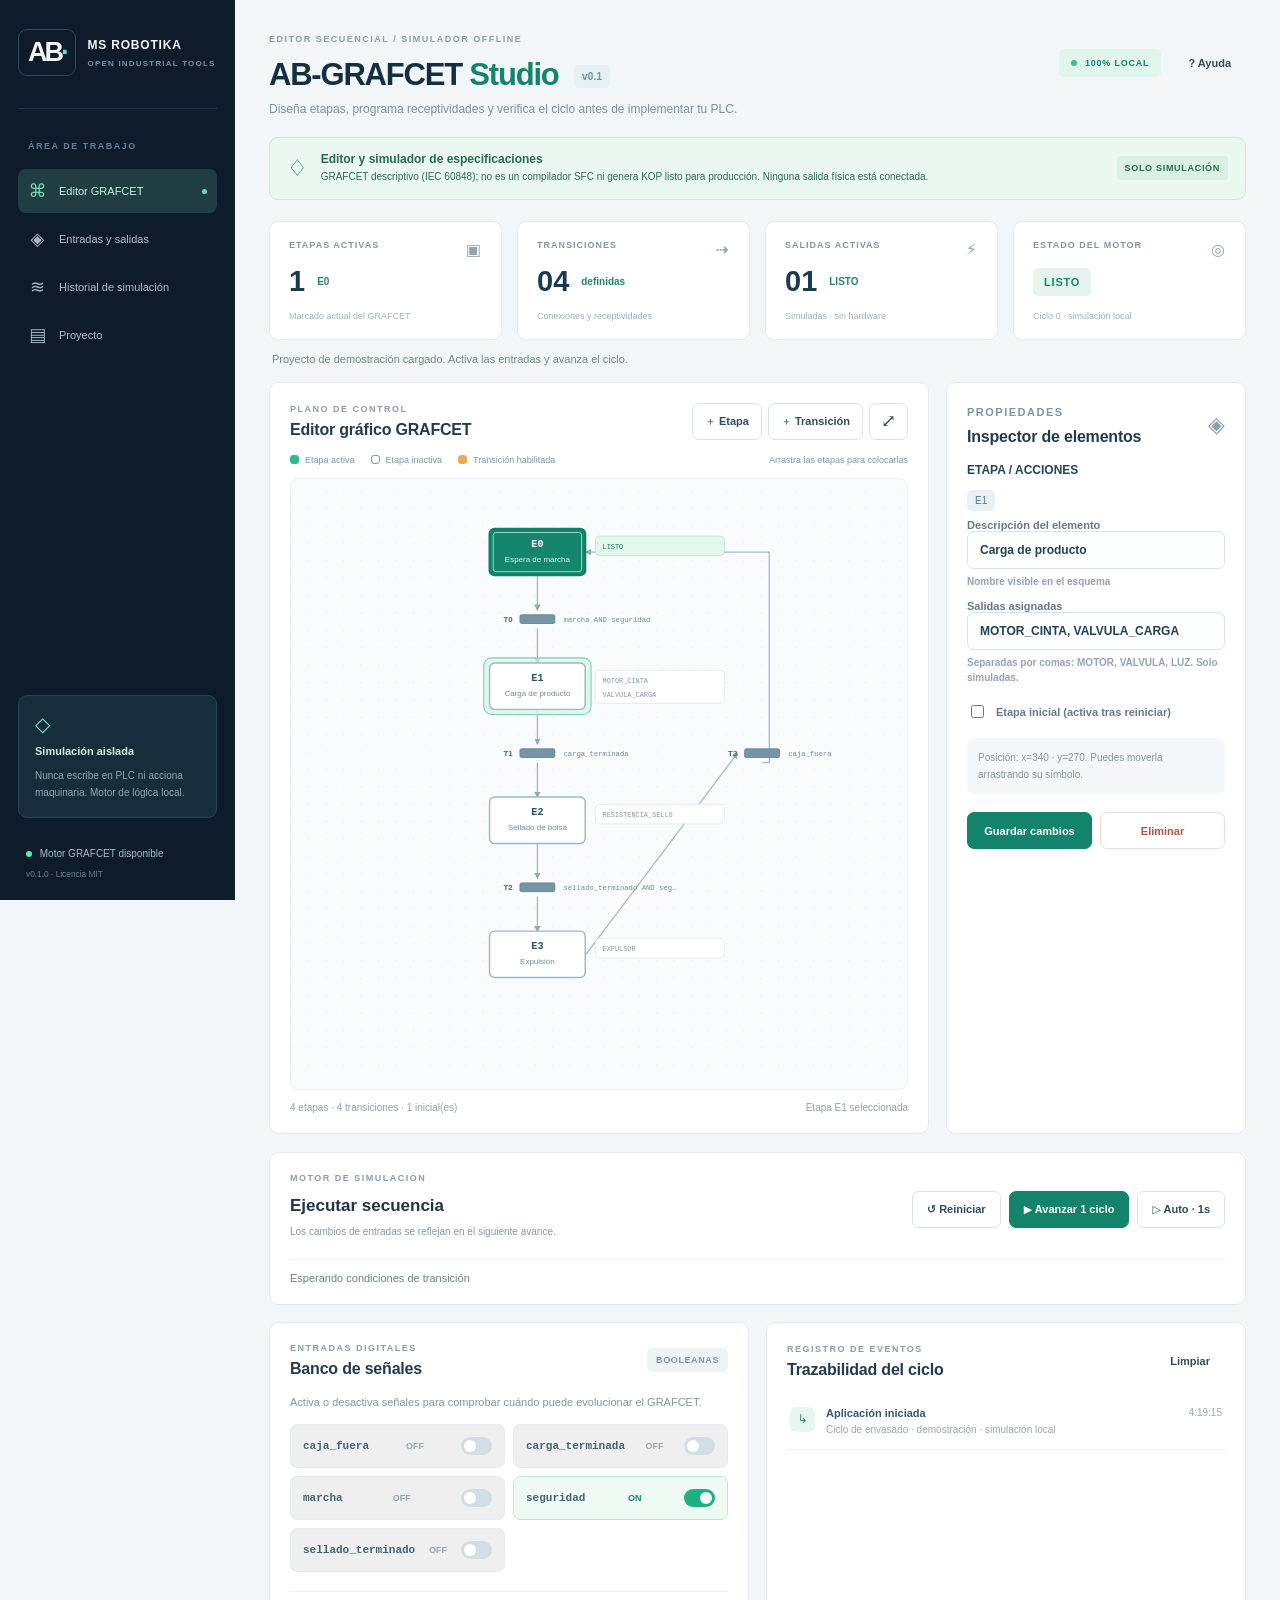
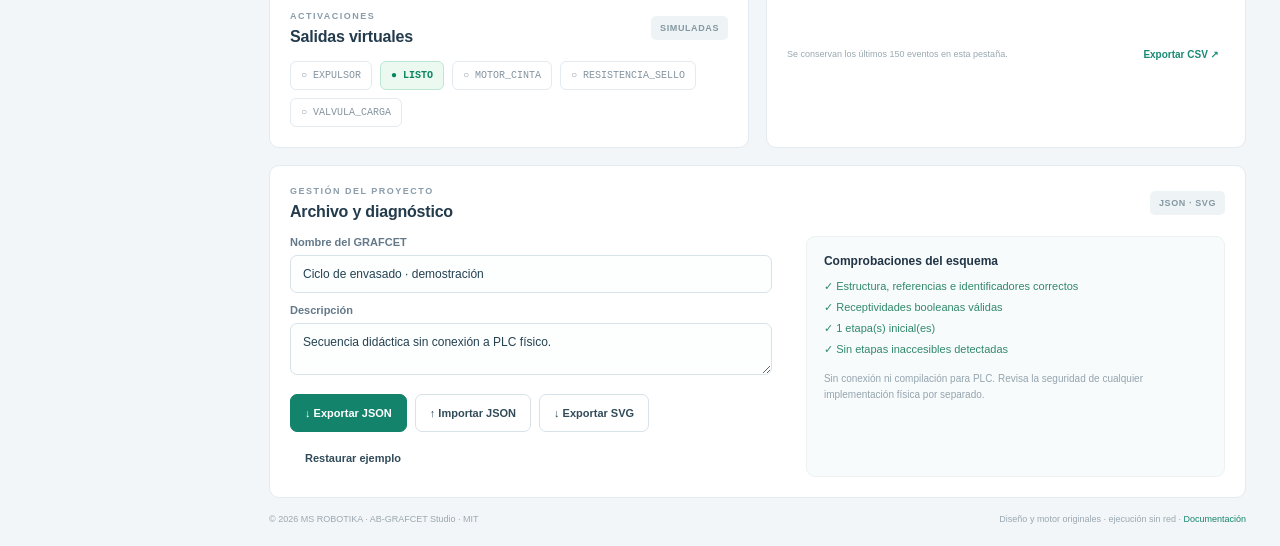
==== AB-GRAFCET-Studio-PORTABLE.html @ ea38bfe9 "feat: publish functional AB-GRAFCET Studio v0.1 editor, simulator and real screenshot CI" ====
<!doctype html>
<html lang="es"><head>
<meta charset="utf-8"><meta name="viewport" content="width=device-width,initial-scale=1">
<meta name="theme-color" content="#0d1724"><meta name="description" content="AB-GRAFCET Studio: editor, simulador y diagnóstico secuencial gratuito de MS ROBOTIKA.">
<title>AB-GRAFCET Studio · MS ROBOTIKA</title>
<style>/* SPDX-License-Identifier: MIT · Copyright (c) 2026 MS ROBOTIKA */
:root{font-family:Inter,'Segoe UI',Arial,system-ui,sans-serif;color:#213445;background:#f3f6f8;--navy:#0d1b2b;--mint:#137d69;--mint-light:#e7f6f0;--muted:#7c8e9d;--line:#e3eaf0;--white:#fff;font-synthesis:none}
*{box-sizing:border-box}html{scroll-behavior:smooth}body{margin:0}button,input,textarea{font:inherit}button{cursor:pointer}button:focus-visible,input:focus-visible,textarea:focus-visible,a:focus-visible,svg [tabindex]:focus-visible{outline:3px solid #41b4a1;outline-offset:3px}button:disabled{opacity:.5;cursor:not-allowed}a{color:inherit;text-decoration:none}input,textarea{color:#244252;width:100%;padding:11px 12px;border:1px solid #d7e2e9;background:#fdfefe;border-radius:7px;font-size:12px}textarea{resize:vertical}label{display:block;font-size:11px;font-weight:700;color:#63798a;margin:11px 0 7px}.shell{display:flex;min-height:100vh;align-items:stretch}.side{position:fixed;left:0;top:0;bottom:0;width:235px;background:var(--navy);color:#94aaba;padding:29px 18px 21px;display:flex;flex-direction:column;z-index:10}.brand{display:flex;align-items:center;gap:12px;color:#f2f8fa;font-size:12px;letter-spacing:.8px;font-weight:850;white-space:nowrap}.brand-icon{font-size:27px;letter-spacing:-3px;line-height:1;padding:9px;border:1px solid #334858;border-radius:9px}.brand-icon span{color:#67deb5}.brand small{display:block;color:#7792a5;font-size:8px;letter-spacing:1.2px;margin-top:7px}.side-divider{height:1px;background:#203547;margin:32px 0}.nav-caption,.eyebrow{font-weight:850;font-size:9px;letter-spacing:1.5px;color:#8a9cab;margin:0 0 13px}.nav-caption{color:#638098;margin:0 10px 14px}.nav{display:flex;align-items:center;gap:12px;padding:13px 10px;color:#b0bfcc;border-radius:8px;margin:4px 0;font-size:11px}.nav:hover{background:#1a3244}.nav.active{background:#203d44;color:#c4f8e6}.nav .ico{font-size:18px;line-height:1;color:#a1b6c5;width:19px;text-align:center}.nav.active .ico{color:#6addb7}.nav-dot{margin-left:auto;width:5px;height:5px;background:#67dfbb;border-radius:50%}.side-spacer{flex:1}.side-box{background:#182d3b;border:1px solid #294454;border-radius:9px;padding:16px;margin-bottom:30px}.side-box-icon{color:#76e9c5;font-size:20px;margin-bottom:9px}.side-box b{display:block;color:#d1eee3;font-size:11px}.side-box p{font-size:10px;line-height:1.7;margin-bottom:0;color:#8ea6b6}.side-foot{color:#a2bfbd;font-size:10px;padding:0 8px}.side-foot small{display:block;color:#698395;margin-top:10px}.good-dot{display:inline-block;width:6px;height:6px;background:#63e6b2;border-radius:50%;margin-right:5px}main{min-width:0;margin-left:235px;padding:34px 34px 22px;max-width:1600px;width:calc(100% - 235px)}.top{display:flex;justify-content:space-between;align-items:flex-start;gap:18px;margin-bottom:21px}h1{font-size:31px;margin:0;letter-spacing:-1.2px;font-weight:800;color:#142f40}h1 span{color:#12846b}h1 em{display:inline-block;vertical-align:middle;font-style:normal;font-size:10px;font-weight:850;letter-spacing:.2px;padding:6px 8px;border-radius:5px;background:#e5f0f3;color:#72919b;margin-left:8px}.subtitle{font-size:12px;color:#7d909e;margin:9px 0 0}.top-right{display:flex;align-items:center;gap:12px;margin-top:10px}.offline{color:#13826a;background:#e0f5ec;padding:9px 12px;font-size:9px;font-weight:850;border-radius:5px;white-space:nowrap;letter-spacing:.8px}.dot{display:inline-block;width:6px;height:6px;border-radius:50%;background:#39bf97;margin-right:5px}.button{background:white;border:1px solid #d7e2e9;border-radius:7px;padding:10px 14px;color:#314b59;font-size:11px;font-weight:750;white-space:nowrap;min-height:37px}.button:hover{background:#eef6f3}.button.primary{background:#14836c;border-color:#14836c;color:white}.button.primary:hover{background:#0c715d}.button.ghost,.button.subtle{background:transparent;border-color:transparent}.button.light{padding:9px 12px}.iconbutton{font-size:18px;line-height:1;padding:8px 11px}.safety{display:flex;gap:13px;align-items:center;background:#ebf7f1;border:1px solid #cee9da;border-radius:9px;padding:12px 17px;color:#246b51;margin-bottom:21px}.safety .shield{font-size:23px;color:#168c69}.safety>div{flex:1}.safety b{display:block;font-size:12px}.safety span{font-size:10px;line-height:1.6}.safety strong{font-size:9px;letter-spacing:.7px;background:#d9f0e3;border-radius:4px;padding:7px 8px}.metrics{display:grid;grid-template-columns:repeat(4,minmax(0,1fr));gap:15px}.metric{background:white;border:1px solid var(--line);border-radius:9px;padding:18px 19px 16px;min-width:0}.metric-label{font-size:9px;color:#8396a4;letter-spacing:1px;font-weight:850;display:flex;justify-content:space-between}.metric-glyph{color:#91a5b1;font-size:16px}.metric-row{display:flex;gap:12px;align-items:center;min-height:46px}.metric-row strong{font-size:29px;color:#1a3b4e;font-variant-numeric:tabular-nums}.metric-sub{font-size:10px;color:#25836d;font-weight:800;overflow:hidden;text-overflow:ellipsis;white-space:nowrap}.metric small{font-size:9px;color:#a0afb8}.metric-status{display:inline-block;background:#e6f4ed;color:#0e8765;border-radius:5px;padding:8px 11px;font-size:11px;font-weight:850;letter-spacing:.8px}.metric-status.error{color:#bc4545;background:#ffeee8}.notice{font-size:11px;min-height:42px;padding:13px 3px;color:#6a8b81}.notice.error{color:#be4d45}.panel{background:white;border:1px solid var(--line);border-radius:10px;min-width:0}.workbench{display:grid;grid-template-columns:minmax(0,1fr) 300px;gap:17px}.canvas-panel,.inspector,.io-panel,.history-panel,.control-panel,.project-panel{padding:20px}.section-head{display:flex;justify-content:space-between;align-items:center;gap:12px;margin-bottom:15px}.section-head .eyebrow{margin-bottom:7px}.section-head h2{font-size:16px;color:#243b4c;letter-spacing:-.2px;margin:0}.toolbar{display:flex;gap:6px;align-items:center}.diagram-hint{display:flex;gap:16px;align-items:center;flex-wrap:wrap;font-size:9px;color:#8195a2;margin-bottom:13px}.diagram-hint span{display:flex;align-items:center;gap:6px}.diagram-hint .drag-tip{margin-left:auto}.legend{width:9px;height:9px;border-radius:3px;display:inline-block;border:1px solid #8199a8}.active-legend{background:#34b88f;border-color:#34b88f}.transition-legend{background:#eca957;border-color:#eca957}.diagram-viewport{background:#f9fbfc;border:1px solid #ecf0f3;border-radius:8px;overflow:auto;min-height:600px}.diagram-viewport svg{width:100%;min-width:530px;height:610px;display:block;touch-action:pan-y}.diagram-viewport svg .stage,.diagram-viewport svg .transition{cursor:pointer}.diagram-viewport svg .stage:hover .stage-box,.diagram-viewport svg .transition:hover .transition-bar{stroke:#179a82!important;stroke-width:3}.diagram-viewport svg .stage:focus-visible .stage-box,.diagram-viewport svg .transition:focus-visible .transition-bar{stroke:#18a884;stroke-width:4}.canvas-footer{display:flex;justify-content:space-between;gap:10px;flex-wrap:wrap;padding-top:12px;color:#91a0ad;font-size:10px}.inspector{display:flex;flex-direction:column}.inspector-head{margin-bottom:4px}.inspector-icon{color:#85a3ae;font-size:22px}.inspector #inspector-content{flex:1}.inspector p{font-size:11px;line-height:1.7;color:#8194a2}.inspector .editable-title{font-size:12px;font-weight:800;color:#254457;margin:13px 0}.inspector .field-hint{display:block;color:#92a4b0;font-size:10px;line-height:1.5;margin-top:5px}.inspector .checkbox-line{display:flex;align-items:center;gap:9px;font-size:11px;margin:17px 0}.inspector .checkbox-line input{width:auto;accent-color:#13856d}.inspector .edit-actions{display:flex;gap:8px;margin-top:18px;flex-wrap:wrap}.inspector .edit-actions button{flex:1}.inspector .delete{border-color:#f1dad6;color:#b45243}.inspector .badge-id{font-size:10px;background:#e7f1f5;color:#547b8c;border-radius:5px;padding:5px 8px}.inspector .list-note{font-size:10px;background:#f5f8fa;border-radius:7px;padding:11px;margin-top:16px}.control-panel{margin-top:18px}.control-heading{display:flex;justify-content:space-between;align-items:center;gap:20px}.control-heading h2{font-size:17px;margin:0}.control-heading p:last-child{font-size:10px;color:#8797a2}.sim-actions{display:flex;gap:8px;flex-wrap:wrap}.sim-message{margin-top:12px;border-top:1px solid #ebf0f3;padding-top:12px;font-size:11px;color:#698478}.sim-message.warn{color:#bd5b45}.bottom-grid{display:grid;grid-template-columns:1fr 1fr;gap:17px;margin-top:17px}.hint{font-size:11px;line-height:1.65;color:#8396a3;margin:0 0 13px}.input-list{display:grid;grid-template-columns:1fr 1fr;gap:8px}.signal-row{border:1px solid #e4ecf1;border-radius:7px;padding:12px;display:flex;justify-content:space-between;align-items:center;gap:6px;cursor:pointer}.signal-label{font-size:11px;color:#436173;font-family:Consolas,monospace;font-weight:650;word-break:break-word}.signal-row .state{font-size:9px;color:#93a6af;font-weight:850}.signal-row.on{background:#f0faf5;border-color:#b8e9d7}.signal-row.on .state{color:#0b8c6d}.switch{width:31px;height:18px;background:#d1dee5;border-radius:14px;position:relative;flex-shrink:0}.switch::after{content:'';position:absolute;top:3px;left:3px;height:12px;width:12px;background:white;border-radius:50%;transition:transform .15s}.signal-row.on .switch{background:#1eaf82}.signal-row.on .switch::after{transform:translateX(13px)}.section-line{height:1px;background:#edf1f4;margin:19px 0}.soft-tag{font-size:9px;font-weight:750;letter-spacing:.6px;background:#eef4f6;color:#8497a2;border-radius:5px;padding:7px 9px}.output-list{display:flex;flex-wrap:wrap;gap:8px;min-height:36px}.output{font-size:10px;font-family:Consolas,monospace;padding:8px 10px;border-radius:6px;border:1px solid #e3eaf0;color:#8494a0}.output.on{color:#098460;border-color:#bde7d5;background:#ebf9f1;font-weight:750}.history-list{height:240px;overflow:auto}.event{display:flex;gap:11px;padding:12px 3px;border-bottom:1px solid #edf1f3}.event .event-icon{width:25px;height:25px;border-radius:6px;background:#e9f5f0;color:#139573;display:grid;place-items:center;font-size:12px;flex-shrink:0}.event.warning .event-icon{background:#fff0e6;color:#bd6840}.event-main{flex:1;min-width:0}.event-main strong{font-size:11px;font-weight:700;color:#34596b;display:block}.event-main small{font-size:10px;color:#96a6ae;display:block;margin-top:4px;line-height:1.4}.event time{font-size:10px;color:#99a9b2;white-space:nowrap}.history-footer{display:flex;justify-content:space-between;gap:10px;align-items:center;padding-top:13px;color:#98a8b0;font-size:9px}.text-btn{border:0;background:none;color:#198974;font-size:10px;font-weight:800}.project-panel{margin-top:17px}.project-grid{display:grid;grid-template-columns:1.15fr 1fr;gap:34px}.project-form label:first-child{margin-top:0}.file-actions{display:flex;gap:8px;flex-wrap:wrap;margin-top:15px}.file-label{display:inline-block;margin:0;line-height:16px}.file-label input{display:none}.diagnostic{background:#f8fbfc;padding:17px;border:1px solid #edf1f4;border-radius:9px}.diagnostic h3{font-size:12px;margin:0 0 12px}.diagnostic .check{font-size:11px;color:#308969;margin:8px 0}.diagnostic .issue{color:#a46d38;font-size:11px;margin:8px 0;line-height:1.55}.diagnostic p{font-size:10px;color:#94a4ae;line-height:1.6;margin-top:15px}footer{display:flex;justify-content:space-between;flex-wrap:wrap;gap:9px;margin-top:16px;font-size:9px;color:#99a7b1}footer a{color:#17856f}.dialog-backdrop{position:fixed;inset:0;background:#101e2ab0;z-index:20;display:grid;place-items:center;padding:18px}.dialog-backdrop[hidden]{display:none}.dialog{width:min(580px,100%);background:white;color:#284352;border-radius:12px;padding:25px;box-shadow:0 16px 65px #0003}.dialog p{font-size:12px;line-height:1.7;color:#597482}.dialog code{background:#eef5f4;padding:1px 4px;border-radius:3px}.empty{font-size:11px;color:#a2b1ba;padding:15px}.error-box{background:#fceeea;color:#af5447;border-radius:6px;padding:10px;font-size:11px}
@media(min-width:1450px){main{padding:38px 42px}}
@media(max-width:1190px){.side{width:197px;padding:23px 12px}main{width:calc(100% - 197px);margin-left:197px;padding:26px 21px}.workbench{grid-template-columns:minmax(0,1fr) 260px}.metric{padding:14px}.toolbar{flex-wrap:wrap;justify-content:end}}
@media(max-width:980px){.side{position:relative;width:100%;padding:15px 20px;flex-direction:row;gap:15px;align-items:center}.shell{display:block}.side-divider,.nav-caption,.side-spacer,.side-box,.side-foot{display:none}.side nav{display:flex;overflow:auto;gap:4px}.side .nav{margin:0;padding:10px 9px;white-space:nowrap}.side .nav .ico{display:none}.side .brand{flex-shrink:0}main{width:100%;margin:0;padding:24px 22px}.workbench{grid-template-columns:1fr 270px}}
@media(max-width:740px){.side{display:block;padding:13px 14px}.side nav{margin-top:13px}.side .brand{font-size:10px}.top{flex-direction:column}.top-right{margin:0}.metrics{grid-template-columns:repeat(2,minmax(0,1fr));gap:9px}.workbench,.bottom-grid,.project-grid{grid-template-columns:1fr}.diagram-viewport{min-height:500px}.diagram-viewport svg{height:500px}.control-heading{flex-direction:column;align-items:start}.sim-actions{width:100%}.sim-actions button{flex:1}.safety strong{display:none}.inspector{min-height:250px}.toolbar{gap:4px}.canvas-panel,.inspector,.io-panel,.history-panel,.control-panel,.project-panel{padding:16px}main{padding:21px 13px}.section-head h2{font-size:15px}h1{font-size:27px}}
@media(max-width:430px){.input-list{grid-template-columns:1fr}.toolbar .button{font-size:10px;padding:8px}.metrics{gap:7px}.metric{padding:12px}.metric-row strong{font-size:25px}.metric-label{font-size:8px}.diagram-hint .drag-tip{display:none}.safety{padding:11px}.sim-actions button{font-size:10px;padding:8px 9px}.file-actions .button{flex:1}}
</style>
</head><body>
<div class="shell">
<aside class="side">
  <div class="brand"><div class="brand-icon">AB<span>·</span></div><div>MS ROBOTIKA<small>OPEN INDUSTRIAL TOOLS</small></div></div>
  <div class="side-divider"></div>
  <p class="nav-caption">ÁREA DE TRABAJO</p>
  <nav aria-label="Navegación principal">
  <a class="nav active" href="#editor"><span class="ico">⌘</span> Editor GRAFCET <span class="nav-dot"></span></a>
  <a class="nav" href="#signals"><span class="ico">◈</span> Entradas y salidas</a>
  <a class="nav" href="#events"><span class="ico">≋</span> Historial de simulación</a>
  <a class="nav" href="#project-info"><span class="ico">▤</span> Proyecto</a>
  </nav>
  <div class="side-spacer"></div><div class="side-box"><div class="side-box-icon">◇</div><b>Simulación aislada</b><p>Nunca escribe en PLC ni acciona maquinaria. Motor de lógica local.</p></div>
  <div class="side-foot"><span class="good-dot"></span> Motor GRAFCET disponible <small>v0.1.0 · Licencia MIT</small></div>
</aside>
<main>
<header class="top"><div><p class="eyebrow">EDITOR SECUENCIAL / SIMULADOR OFFLINE</p><h1>AB-GRAFCET <span>Studio</span> <em>v0.1</em></h1><p class="subtitle">Diseña etapas, programa receptividades y verifica el ciclo antes de implementar tu PLC.</p></div><div class="top-right"><span class="offline"><span class="dot"></span> 100% LOCAL</span><button id="help" class="button ghost" type="button">? Ayuda</button></div></header>
<div class="safety"><span class="shield">♢</span><div><b>Editor y simulador de especificaciones</b><span>GRAFCET descriptivo (IEC 60848); no es un compilador SFC ni genera KOP listo para producción. Ninguna salida física está conectada.</span></div><strong>SOLO SIMULACIÓN</strong></div>
<section class="metrics" aria-label="Estado de simulación">
  <div class="metric"><div class="metric-label">ETAPAS ACTIVAS <span class="metric-glyph">▣</span></div><div class="metric-row"><strong id="metric-active">1</strong><span class="metric-sub" id="active-label">E0</span></div><small>Marcado actual del GRAFCET</small></div>
  <div class="metric"><div class="metric-label">TRANSICIONES <span class="metric-glyph">⇢</span></div><div class="metric-row"><strong id="metric-transitions">04</strong><span class="metric-sub">definidas</span></div><small>Conexiones y receptividades</small></div>
  <div class="metric"><div class="metric-label">SALIDAS ACTIVAS <span class="metric-glyph">⚡</span></div><div class="metric-row"><strong id="metric-outputs">01</strong><span class="metric-sub" id="output-label">LISTO</span></div><small>Simuladas · sin hardware</small></div>
  <div class="metric"><div class="metric-label">ESTADO DEL MOTOR <span class="metric-glyph">◎</span></div><div class="metric-row"><span id="metric-status" class="metric-status">LISTO</span></div><small id="metric-cycles">Ciclo 0 · preparado</small></div>
</section>
<div id="notice" class="notice" role="status" aria-live="polite">Proyecto de demostración cargado. Activa las entradas y avanza el ciclo.</div>
<section id="editor" class="workbench">
  <div class="canvas-panel panel"><div class="section-head"><div><p class="eyebrow">PLANO DE CONTROL</p><h2>Editor gráfico GRAFCET</h2></div><div class="toolbar"><button id="add-stage" class="button light" type="button">＋ Etapa</button><button id="add-transition" class="button light" type="button">＋ Transición</button><button id="fit" class="button iconbutton" title="Encajar esquema" type="button">⤢</button></div></div>
    <div class="diagram-hint"><span><i class="legend active-legend"></i> Etapa activa</span><span><i class="legend inactive-legend"></i> Etapa inactiva</span><span><i class="legend transition-legend"></i> Transición habilitada</span><span class="drag-tip">Arrastra las etapas para colocarlas</span></div>
    <div class="diagram-viewport" id="diagram-viewport"><svg id="diagram" role="img" aria-label="Editor gráfico interactivo de etapas y transiciones del GRAFCET" viewBox="0 0 850 835" xmlns="http://www.w3.org/2000/svg"><text x="425" y="410" text-anchor="middle">Cargando editor…</text></svg></div>
    <div class="canvas-footer"><span id="diagram-details">4 etapas · 4 transiciones</span><span id="select-info">Selecciona un símbolo para editarlo</span></div>
  </div>
  <aside class="inspector panel"><div class="section-head inspector-head"><div><p class="eyebrow">PROPIEDADES</p><h2>Inspector de elementos</h2></div><span class="inspector-icon">◈</span></div><div id="inspector-content"><p>Selecciona una etapa o una transición en el esquema.</p></div></aside>
</section>
<section class="control-panel panel" aria-label="Controles del simulador"><div class="control-heading"><div><p class="eyebrow">MOTOR DE SIMULACIÓN</p><h2>Ejecutar secuencia</h2><p>Los cambios de entradas se reflejan en el siguiente avance.</p></div><div class="sim-actions"><button id="reset" class="button" type="button">↺ Reiniciar</button><button id="step" class="button primary" type="button">▶ Avanzar 1 ciclo</button><button id="run" class="button" type="button">▷ Auto · 1s</button></div></div><div id="sim-message" class="sim-message">Esperando condiciones de transición</div></section>
<section class="bottom-grid"><div class="panel io-panel" id="signals"><div class="section-head"><div><p class="eyebrow">ENTRADAS DIGITALES</p><h2>Banco de señales</h2></div><span class="soft-tag">BOOLEANAS</span></div><p class="hint">Activa o desactiva señales para comprobar cuándo puede evolucionar el GRAFCET.</p><div id="inputs" class="input-list"></div><div class="section-line"></div><div class="section-head"><div><p class="eyebrow">ACTIVACIONES</p><h2>Salidas virtuales</h2></div><span class="soft-tag">SIMULADAS</span></div><div id="outputs" class="output-list"></div></div>
<div class="panel history-panel" id="events"><div class="section-head"><div><p class="eyebrow">REGISTRO DE EVENTOS</p><h2>Trazabilidad del ciclo</h2></div><button id="clear-log" class="button subtle" type="button">Limpiar</button></div><div id="history" class="history-list"></div><div class="history-footer"><span>Se conservan los últimos 150 eventos en esta pestaña.</span><button id="export-log" class="text-btn" type="button">Exportar CSV ↗</button></div></div>
</section>
<section id="project-info" class="project-panel panel"><div class="section-head"><div><p class="eyebrow">GESTIÓN DEL PROYECTO</p><h2>Archivo y diagnóstico</h2></div><span class="soft-tag">JSON · SVG</span></div><div class="project-grid"><div class="project-form"><label for="project-name">Nombre del GRAFCET</label><input id="project-name" maxlength="90"><label for="project-desc">Descripción</label><textarea id="project-desc" rows="2" maxlength="300"></textarea><div class="file-actions"><button id="save-project" class="button primary" type="button">↓ Exportar JSON</button><label class="button file-label" for="import-project">↑ Importar JSON<input type="file" id="import-project" accept=".json,application/json"></label><button id="export-svg" class="button" type="button">↓ Exportar SVG</button><button id="load-demo" class="button subtle" type="button">Restaurar ejemplo</button></div></div><div class="diagnostic"><h3>Comprobaciones del esquema</h3><div id="diagnostic-list"></div><p>Sin conexión ni compilación para PLC. Revisa la seguridad de cualquier implementación física por separado.</p></div></div></section>
<footer><span>© 2026 MS ROBOTIKA · AB-GRAFCET Studio · MIT</span><span>Diseño y motor originales · ejecución sin red · <a href="README.md">Documentación</a></span></footer>
</main></div>
<div class="dialog-backdrop" id="help-dialog" hidden><div class="dialog" role="dialog" aria-modal="true" aria-labelledby="help-title"><div class="section-head"><h2 id="help-title">Guía rápida de AB-GRAFCET</h2><button id="close-help" class="button" type="button">✕</button></div><p><b>Etapa:</b> representa una situación activa; sus acciones son salidas virtuales. <b>Transición:</b> se dispara si todas las etapas precedentes están activas y su receptividad es verdadera.</p><p><b>Expresiones:</b> utiliza <code>marcha AND seguridad</code>, <code>sensor OR manual</code>, <code>NOT averia</code>, paréntesis y constantes <code>1</code>/<code>0</code>. Se admiten <code>&amp;&amp;</code>, <code>||</code> y <code>!</code>. No se evalúa JavaScript ni se comunica con equipos reales.</p><p><b>Divergencias:</b> dos transiciones simultáneas que consumen la misma etapa se consideran un conflicto de exclusividad y la simulación se bloquea. Las transiciones independientes se disparan juntas. Se puede crear sincronización Y usando varios orígenes y destinos.</p><p>El motor aplica <b>un paso de evolución por pulsación o intervalo</b>, sin cadenas automáticas de transición en tiempo cero. Funciona como simulador didáctico parcial de GRAFCET, no como sustituto conforme de IEC 60848.</p></div></div>
<script>
/* SPDX-License-Identifier: MIT · Copyright (c) 2026 MS ROBOTIKA
   Motor de simulación GRAFCET educativo; no genera código PLC ejecutable. */
(function (root, factory) {
  const engine = factory();
  if (typeof module === 'object' && module.exports) module.exports = engine;
  root.ABGrafcet = engine;
})(typeof globalThis !== 'undefined' ? globalThis : this, function () {
  'use strict';
  const VERSION = 1;
  const ident = /^[A-Za-z_][A-Za-z0-9_]*$/;
  const stageId = /^[A-Z][A-Z0-9_]*$/;
  const MAX_STAGES = 40, MAX_TRANSITIONS = 80;
  const tokensOf = expr => {
    if (typeof expr !== 'string' || expr.length > 256) throw Error('La receptividad debe tener entre 1 y 256 caracteres.');
    const tokens = []; let i = 0;
    while (i < expr.length) {
      if (/\s/.test(expr[i])) { i++; continue; }
      const v = expr.slice(i).match(/^(\&\&|\|\||[()!&|]|[A-Za-z_][A-Za-z0-9_]*|[01])/);
      if (!v) throw Error(`Carácter inválido en la receptividad: ${expr[i]}`);
      let t = v[0]; i += t.length;
      if (t === '&&' || t === '&') t = 'AND';
      if (t === '||' || t === '|') t = 'OR';
      if (t === '!') t = 'NOT';
      if (/^(AND|OR|NOT|TRUE|FALSE)$/i.test(t)) t = t.toUpperCase();
      tokens.push(t);
      if (tokens.length > 100) throw Error('Receptividad demasiado compleja.');
    }
    if (!tokens.length) throw Error('La receptividad no puede estar vacía.');
    return tokens;
  };
  const parseCondition = expression => {
    const tok = tokensOf(expression); let i = 0;
    function primary() {
      const x = tok[i++];
      if (x === undefined) throw Error('Falta operando en la receptividad.');
      if (x === 'NOT') return {op:'not',child:primary()};
      if (x === '(') { const n = orExpr(); if (tok[i++] !== ')') throw Error('Paréntesis sin cerrar.'); return n; }
      if (x === '1' || x === 'TRUE') return {op:'const',v:true};
      if (x === '0' || x === 'FALSE') return {op:'const',v:false};
      if (ident.test(x) && !['AND','OR','NOT'].includes(x)) return {op:'var',key:x};
      throw Error('Token inesperado: '+x);
    }
    function andExpr() {let left=primary();while(tok[i]==='AND'){i++;left={op:'and',left,right:primary()};}return left;}
    function orExpr() {let left=andExpr();while(tok[i]==='OR'){i++;left={op:'or',left,right:andExpr()};}return left;}
    const result=orExpr();if(i!==tok.length)throw Error('Receptividad mal formada cerca de '+tok[i]);return result;
  };
  const variables = ast => {
    const set=new Set();
    function visit(n){if(n.op==='var')set.add(n.key);else if(n.op==='not')visit(n.child);else if(n.op==='and'||n.op==='or'){visit(n.left);visit(n.right);}}
    visit(ast);return [...set];
  };
  function evalCondition(ast, inputs) {
    switch(ast.op){
      case 'var':return inputs[ast.key] === true;
      case 'const':return ast.v;
      case 'not':return !evalCondition(ast.child,inputs);
      case 'and':return evalCondition(ast.left,inputs)&&evalCondition(ast.right,inputs);
      case 'or':return evalCondition(ast.left,inputs)||evalCondition(ast.right,inputs);
      default:throw Error('Nodo de expresión inválido');
    }
  }
  const parseNames = text => [...new Set(String(text||'').split(',').map(s=>s.trim()).filter(Boolean))];
  const collectInputs = model => {
    const next={};
    for(const transition of model.transitions) for(const name of variables(parseCondition(transition.condition)))
      next[name]=model.inputs && model.inputs[name]===true;
    return next;
  };
  function validateModel(model) {
    if(!model || typeof model!=='object'||Array.isArray(model) ||model.schema!==VERSION)throw Error('Proyecto GRAFCET incompatible (esquema 1).');
    if(typeof model.name!=='string'||!model.name.trim()||model.name.length>90)throw Error('El nombre del proyecto no es válido.');
    if(!Array.isArray(model.stages)||!model.stages.length||model.stages.length>MAX_STAGES)throw Error('Se requieren de 1 a 40 etapas.');
    if(!Array.isArray(model.transitions)||model.transitions.length>MAX_TRANSITIONS)throw Error('Máximo 80 transiciones.');
    const ids=new Set();let initial=0;
    for(const s of model.stages){
      if(!s||typeof s.id!=='string'||!stageId.test(s.id)||ids.has(s.id))throw Error('Identificador de etapa duplicado o inválido.');ids.add(s.id);
      if(typeof s.name!=='string'||s.name.length>100)throw Error('Nombre de etapa inválido en '+s.id);
      if(typeof s.initial!=='boolean')throw Error('Estado inicial inválido en '+s.id);
      if(s.initial)initial++;
      if(!Number.isFinite(s.x)||!Number.isFinite(s.y)||s.x<40||s.x>1900||s.y<40||s.y>2800)throw Error('Coordenadas de etapa inválidas.');
      if(!Array.isArray(s.actions)||s.actions.length>15||s.actions.some(a=>typeof a!=='string'||!stageId.test(a)))throw Error('Salidas inválidas en '+s.id);
    }
    if(!initial)throw Error('El proyecto requiere alguna etapa inicial.');
    const tids=new Set();const iMap=model.inputs;
    if(!iMap||typeof iMap!=='object'||Array.isArray(iMap)||Object.keys(iMap).length>60)throw Error('Entradas digitales inválidas.');
    for(const [name,value] of Object.entries(iMap))if(!ident.test(name)||typeof value!=='boolean')throw Error('Entrada inválida: '+name);
    for(const t of model.transitions){
      if(!t||typeof t.id!=='string'||!stageId.test(t.id)||tids.has(t.id))throw Error('Identificador de transición duplicado o inválido.');tids.add(t.id);
      if(typeof t.name!=='string'||t.name.length>100)throw Error('Nombre de transición inválido.');
      for(const key of ['from','to']){
        const refs=t[key];if(!Array.isArray(refs)||!refs.length||refs.length>15||new Set(refs).size!==refs.length||refs.some(id=>!ids.has(id)))throw Error('Etapas '+key+' inválidas en '+t.id);
      }
      const ast=parseCondition(t.condition);
      for(const v of variables(ast))if(!Object.prototype.hasOwnProperty.call(iMap,v))throw Error('Entrada no declarada: '+v+' en '+t.id);
    }
    return true;
  }
  const outputState = (model,active) => [...new Set(model.stages.filter(s=>active.includes(s.id)).flatMap(s=>s.actions))].sort();
  const initialState = model => {validateModel(model);const active=model.stages.filter(s=>s.initial).map(s=>s.id);return {active,outputs:outputState(model,active),cycle:0,last:[],conflict:[],status:'ready'};};
  function preview(model,state) {
    validateModel(model);const current=new Set(state.active);
    return model.transitions.map(t=>({id:t.id,
      structural:t.from.every(s=>current.has(s)),
      receptivity:evalCondition(parseCondition(t.condition),model.inputs),
      enabled:t.from.every(s=>current.has(s)) && evalCondition(parseCondition(t.condition),model.inputs)}));
  }
  function advance(model,state){
    const entries=preview(model,state);const enabled=entries.filter(e=>e.enabled).map(e=>e.id);
    if(!enabled.length)return {...state,last:[],conflict:[],status:'waiting',cycle:state.cycle+1};
    const selected=model.transitions.filter(t=>enabled.includes(t.id));
    // La divergencia O debe excluir condiciones mutuamente activas. No se elige
    // arbitrariamente una rama para evitar una simulación engañosa.
    const consumed=new Set(),conflict=new Set();
    for(const t of selected)for(const id of t.from){if(consumed.has(id)){for(const other of selected.filter(x=>x.from.includes(id)))conflict.add(other.id);}consumed.add(id);}
    if(conflict.size)return {...state,last:[],conflict:[...conflict],status:'conflict',cycle:state.cycle+1};
    const next=new Set(state.active);for(const t of selected)for(const id of t.from)next.delete(id);
    for(const t of selected)for(const id of t.to)next.add(id);
    const active=model.stages.filter(s=>next.has(s.id)).map(s=>s.id);
    return {active,outputs:outputState(model,active),cycle:state.cycle+1,last:enabled,conflict:[],status:'fired'};
  }
  function diagnostics(model){
    validateModel(model);const found=new Set(model.stages.filter(s=>s.initial).map(s=>s.id));let changed=true;
    while(changed){changed=false;for(const t of model.transitions)if(t.from.every(id=>found.has(id))){for(const id of t.to)if(!found.has(id)){found.add(id);changed=true;}}}
    const issues=[];for(const s of model.stages)if(!found.has(s.id))issues.push(`Etapa ${s.id} inaccesible desde el estado inicial (análisis estructural).`);
    for(const s of model.stages)if(!model.transitions.some(t=>t.from.includes(s.id)))issues.push(`${s.id} no tiene transición de salida.`);
    return issues;
  }
  const sample = () => ({
    schema:1,name:'Ciclo de envasado · demostración',description:'Secuencia didáctica sin conexión a PLC físico.',
    stages:[
      {id:'E0',name:'Espera de marcha',actions:['LISTO'],initial:true,x:340,y:85},
      {id:'E1',name:'Carga de producto',actions:['MOTOR_CINTA','VALVULA_CARGA'],initial:false,x:340,y:270},
      {id:'E2',name:'Sellado de bolsa',actions:['RESISTENCIA_SELLO'],initial:false,x:340,y:455},
      {id:'E3',name:'Expulsión',actions:['EXPULSOR'],initial:false,x:340,y:640}
    ],
    transitions:[
      {id:'T0',name:'Arranque autorizado',from:['E0'],to:['E1'],condition:'marcha AND seguridad'},
      {id:'T1',name:'Carga completada',from:['E1'],to:['E2'],condition:'carga_terminada'},
      {id:'T2',name:'Fin de sellado',from:['E2'],to:['E3'],condition:'sellado_terminado AND seguridad'},
      {id:'T3',name:'Caja retirada',from:['E3'],to:['E0'],condition:'caja_fuera'}
    ],
    inputs:{marcha:false,seguridad:true,carga_terminada:false,sellado_terminado:false,caja_fuera:false}
  });
  return Object.freeze({VERSION,parseCondition,variables,evalCondition,parseNames,collectInputs,validateModel,outputState,initialState,preview,advance,diagnostics,sample});
});

</script><script>
/* SPDX-License-Identifier: MIT · Copyright (c) 2026 MS ROBOTIKA
   Editor interactivo GRAFCET, representación SVG y simulación local. */
(() => {
'use strict';
const E=window.ABGrafcet, $=id=>document.getElementById(id), S='http://www.w3.org/2000/svg';
const PROJECT_KEY='ab-grafcet-studio-project-v1';
let model=E.sample(),state=E.initialState(model),chosen={type:'stage',id:'E1'},events=[],timer=null,drag=null;
const stamp=()=>new Date().toLocaleTimeString('es-ES',{hour12:false});
function notify(message,kind='info'){$('notice').textContent=message;$('notice').classList.toggle('error',kind==='error');}
function log(message,kind='info',detail=''){
  events.unshift({date:new Date().toISOString(),time:stamp(),message,kind,detail});events=events.slice(0,150);renderHistory();
}
function persist(){try{localStorage.setItem(PROJECT_KEY,JSON.stringify(model));}catch(_){/* almacenamiento deshabilitado */}}
function stop(){if(timer){clearInterval(timer);timer=null;$('run').textContent='▷ Auto · 1s';$('run').classList.remove('primary');}}
function replaceModel(next,notice){stop();E.validateModel(next);model=JSON.parse(JSON.stringify(next));state=E.initialState(model);chosen={type:'stage',id:model.stages[0].id};persist();renderAll();log('Proyecto inicializado','info',notice);notify(notice);}
function saveEdited(next,message){
  try{E.validateModel(next);model=next;state=E.initialState(model);persist();renderAll();log(message,'info','La simulación se reinicia después de modificar el esquema.');notify(message);}catch(ex){notify(ex.message,'error');}
}
function node(tag,attrs={},txt){const x=document.createElementNS(S,tag);for(const [k,v] of Object.entries(attrs))x.setAttribute(k,String(v));if(txt!==undefined)x.textContent=String(txt);return x;}
function html(tag,txt,cls){const x=document.createElement(tag);if(txt!==undefined)x.textContent=String(txt);if(cls)x.className=cls;return x;}
function byId(id){return model.stages.find(x=>x.id===id);}
function center(ids){const p=ids.map(byId).filter(Boolean);return {x:p.reduce((n,s)=>n+s.x,0)/p.length,y:p.reduce((n,s)=>n+s.y,0)/p.length};}
function geometry(t){const from=center(t.from),to=center(t.to),back=to.y<=from.y+35;return {from,to,back,x:back?650:(from.x+to.x)/2,y:(from.y+to.y)/2};}
function arrow(svg,x1,y1,x2,y2,active,back=false){
  const stroke=active?'#139573':'#a6bac6';let d;
  if(back){const pathX=Math.max(x1,x2,660);d=`M${x1} ${y1} L${pathX} ${y1} L${pathX} ${y2} L${x2} ${y2}`;}
  else d=`M${x1} ${y1} L${x2} ${y2}`;
  svg.append(node('path',{d,fill:'none',stroke,'stroke-width':active?2.8:1.8,'marker-end':'url(#arrowhead)','stroke-linejoin':'round'}));
}
function renderDiagram(){
  const svg=$('diagram');svg.replaceChildren();let maxY=Math.max(760,...model.stages.map(s=>s.y+80));
  const viewHeight=Math.max(810,maxY+50);svg.setAttribute('viewBox',`0 0 850 ${viewHeight}`);
  svg.style.height=Math.max(610,viewHeight*0.75)+'px';
  const defs=node('defs'),marker=node('marker',{id:'arrowhead',viewBox:'0 0 10 10',refX:8,refY:5,markerWidth:5,markerHeight:5,orient:'auto-start-reverse'});
  marker.append(node('path',{d:'M0 0 L10 5 L0 10',fill:'#8fa9b6'}));defs.append(marker);
  const grid=node('pattern',{id:'grid',width:24,height:24,patternUnits:'userSpaceOnUse'});grid.append(node('circle',{cx:1,cy:1,r:.7,fill:'#d9e3e8'}));defs.append(grid);svg.append(defs);
  svg.append(node('rect',{width:850,height:viewHeight,fill:'url(#grid)'}));
  const previews=E.preview(model,state),active=new Set(state.active);
  for(const t of model.transitions){
    const g=geometry(t),on=previews.find(x=>x.id===t.id).enabled;
    for(const id of t.from){const p=byId(id);arrow(svg,g.back?p.x+67:p.x,g.back?p.y:p.y+32,g.back?g.x-34:g.x,g.back?g.y:g.y-13,on,false);}
    for(const id of t.to){const p=byId(id);arrow(svg,g.x,g.y+13,g.back?p.x+67:p.x,g.back?p.y:p.y-32,on,g.back);}
  }
  for(const s of model.stages){
    const on=active.has(s.id),selected=chosen.type==='stage'&&chosen.id===s.id;
    const g=node('g',{class:'stage',transform:`translate(${s.x} ${s.y})`,tabindex:0,role:'button','aria-label':`Etapa ${s.id}, ${s.name}${on?', activa':''}`,'data-id':s.id});
    if(selected)g.append(node('rect',{x:-74,y:-39,width:148,height:78,rx:11,fill:'#d9f4e9','fill-opacity':.7,stroke:'#77d2b3','stroke-width':1.5}));
    g.append(node('rect',{class:'stage-box',x:-66,y:-32,width:132,height:64,rx:7,fill:on?'#14866d':'#fff',stroke:on?'#0e8066':'#9eb7c3','stroke-width':s.initial?3:2}));
    if(s.initial)g.append(node('rect',{x:-61,y:-27,width:122,height:54,rx:4,fill:'none',stroke:on?'#a9f6d7':'#94abba','stroke-width':1.1}));
    g.append(node('text',{x:0,y:-7,'text-anchor':'middle',fill:on?'white':'#2b5262','font-size':14,'font-family':'Consolas,monospace','font-weight':800},s.id));
    let label=s.name.length>21?s.name.slice(0,20)+'…':s.name;
    g.append(node('text',{x:0,y:13,'text-anchor':'middle',fill:on?'#d7ffed':'#718b9a','font-size':11},label));
    if(s.actions.length){
      const action=node('g',{transform:'translate(80 -22)'});const acWidth=178;
      const aHeight=Math.min(s.actions.length,3)*19+8;
      action.append(node('rect',{x:0,y:0,width:acWidth,height:aHeight,rx:6,fill:on?'#e4f7ee':'#fff',stroke:on?'#a8e5c7':'#dce7ec'}));
      s.actions.slice(0,3).forEach((item,i)=>action.append(node('text',{x:10,y:18+i*19,'font-size':9.5,fill:on?'#0c795f':'#8097a4','font-family':'Consolas,monospace'},item)));
      g.append(action);
    }
    g.addEventListener('click',()=>select('stage',s.id));g.addEventListener('keydown',e=>{if(e.key==='Enter'||e.key===' '){e.preventDefault();select('stage',s.id);}});
    g.addEventListener('pointerdown',e=>{if(e.button!==0)return;drag={id:s.id,x0:s.x,y0:s.y,mouseX:e.clientX,mouseY:e.clientY,group:g,moved:false};});
    svg.append(g);
  }
  for(const t of model.transitions){
    const g=geometry(t),on=previews.find(x=>x.id===t.id).enabled,selected=chosen.type==='transition'&&chosen.id===t.id;
    const el=node('g',{class:'transition',tabindex:0,role:'button','aria-label':`Transición ${t.id} ${t.condition}`,'data-id':t.id});
    if(selected)el.append(node('rect',{x:g.x-31,y:g.y-17,width:62,height:34,rx:6,fill:'#fff2de',stroke:'#eabc75'}));
    el.append(node('rect',{class:'transition-bar',x:g.x-24,y:g.y-6,width:48,height:12,rx:2,fill:on?'#e0a346':'#7794a5',stroke:on?'#bd8127':'#68899b','stroke-width':1.3}));
    el.append(node('text',{x:g.x-34,y:g.y+4,'text-anchor':'end','font-size':11,'font-weight':800,fill:'#506c7a'},t.id));
    const text=t.condition.length>26?t.condition.slice(0,25)+'…':t.condition;
    el.append(node('text',{x:g.x+36,y:g.y+4,'font-family':'Consolas,monospace','font-size':10,fill:on?'#b07e37':'#718b9b'},text));
    el.addEventListener('click',()=>select('transition',t.id));
    el.addEventListener('keydown',e=>{if(e.key==='Enter'||e.key===' '){e.preventDefault();select('transition',t.id);}});
    svg.append(el);
  }
  $('diagram-details').textContent=`${model.stages.length} etapas · ${model.transitions.length} transiciones · ${model.stages.filter(s=>s.initial).length} inicial(es)`;
  $('select-info').textContent=chosen.id?`${chosen.type==='stage'?'Etapa':'Transición'} ${chosen.id} seleccionada`:'Selecciona un elemento';
}
function svgPoint(event){const svg=$('diagram');const p=svg.createSVGPoint();p.x=event.clientX;p.y=event.clientY;const m=svg.getScreenCTM();if(!m)return {x:0,y:0};return p.matrixTransform(m.inverse());}
function onDrag(event){if(!drag)return;const svg=$('diagram'),m=svg.getScreenCTM();if(!m)return;
  const scaleX=m.a||1,scaleY=m.d||1;const dx=(event.clientX-drag.mouseX)/scaleX,dy=(event.clientY-drag.mouseY)/scaleY;
  if(Math.abs(dx)+Math.abs(dy)>4)drag.moved=true;
  if(drag.moved)drag.group.setAttribute('transform',`translate(${Math.max(70,Math.min(800,drag.x0+dx))} ${Math.max(65,Math.min(2750,drag.y0+dy))})`);
}
function endDrag(event){if(!drag)return;const d=drag;drag=null;if(!d.moved)return;const svg=$('diagram'),m=svg.getScreenCTM();if(!m)return;
  const dx=(event.clientX-d.mouseX)/(m.a||1),dy=(event.clientY-d.mouseY)/(m.d||1);
  const s=byId(d.id);s.x=Math.round(Math.max(70,Math.min(800,d.x0+dx))/10)*10;s.y=Math.round(Math.max(65,Math.min(2750,d.y0+dy))/10)*10;
  persist();renderDiagram();log('Etapa recolocada','info',`${d.id} → (${s.x}, ${s.y})`);
}
function select(type,id){chosen={type,id};renderDiagram();renderInspector();}
function field(label,id,value,help='',opts={}){const l=html('label',label);l.htmlFor=id;const f=opts.textarea?html('textarea'):html('input');f.id=id;f.value=value;if(!opts.textarea)f.type='text';f.maxLength=opts.maxLength||256;l.append(f);if(help)l.append(html('small',help,'field-hint'));return l;}
function renderInspector(){const target=$('inspector-content');target.replaceChildren();
  const selected=chosen.type==='stage'?byId(chosen.id):model.transitions.find(t=>t.id===chosen.id);
  if(!selected){target.append(html('p','Selecciona una etapa o transición en el diagrama para editarla.'));return;}
  const isStage=chosen.type==='stage';target.append(html('div',isStage?'ETAPA / ACCIONES':'TRANSICIÓN / RECEPTIVIDAD','editable-title'));
  target.append(html('span',selected.id,'badge-id'));
  target.append(field('Descripción del elemento','edit-name',selected.name,'Nombre visible en el esquema',{maxLength:100}));
  if(isStage){
    target.append(field('Salidas asignadas','edit-actions',selected.actions.join(', '),'Separadas por comas: MOTOR, VALVULA, LUZ. Solo simuladas.'));
    const line=html('label',undefined,'checkbox-line'),chk=html('input');chk.id='edit-initial';chk.type='checkbox';chk.checked=selected.initial;
    line.append(chk,html('span','Etapa inicial (activa tras reiniciar)'));target.append(line);
    target.append(html('p',`Posición: x=${selected.x} · y=${selected.y}. Puedes moverla arrastrando su símbolo.`, 'list-note'));
  } else {
    target.append(field('Etapas de origen','edit-from',selected.from.join(', '),'Una o varias, separadas por comas. Ej.: E0, E1'));
    target.append(field('Etapas de destino','edit-to',selected.to.join(', '),'Una o varias, separadas por comas. Ej.: E2'));
    target.append(field('Receptividad booleana','edit-condition',selected.condition,'Ej.: marcha AND seguridad; NOT fallo; 1.'));
    const preview=html('div',undefined,'list-note');preview.textContent='Las variables nuevas se crearán automáticamente como entradas digitales apagadas.';target.append(preview);
  }
  const btns=html('div',undefined,'edit-actions'),save=html('button','Guardar cambios','button primary'),del=html('button','Eliminar','button delete');save.type=del.type='button';
  save.addEventListener('click',()=>{
    const copy=JSON.parse(JSON.stringify(model));const item=(isStage?copy.stages:copy.transitions).find(x=>x.id===selected.id);
    item.name=$('edit-name').value.trim();
    if(isStage){item.actions=E.parseNames($('edit-actions').value).map(x=>x.toUpperCase());item.initial=$('edit-initial').checked;}
    else{item.from=E.parseNames($('edit-from').value);item.to=E.parseNames($('edit-to').value);item.condition=$('edit-condition').value.trim();
      try{copy.inputs=E.collectInputs(copy);}catch(ex){notify(ex.message,'error');return;}}
    saveEdited(copy,`Cambios guardados en ${item.id}.`);
  });
  del.addEventListener('click',()=>{
    const copy=JSON.parse(JSON.stringify(model));
    if(isStage){if(copy.stages.length===1){notify('No puedes eliminar la última etapa.','error');return;}
      copy.stages=copy.stages.filter(x=>x.id!==selected.id);copy.transitions=copy.transitions.filter(t=>!t.from.includes(selected.id)&&!t.to.includes(selected.id));
    }else copy.transitions=copy.transitions.filter(t=>t.id!==selected.id);
    try{copy.inputs=E.collectInputs(copy);}catch(e){notify(e.message,'error');return;}
    chosen={type:'stage',id:copy.stages[0].id};saveEdited(copy,`${selected.id} eliminado del GRAFCET.`);
  });
  btns.append(save,del);target.append(btns);
}
function renderInputs(){const target=$('inputs');target.replaceChildren();
  const names=Object.keys(model.inputs).sort();if(!names.length)target.append(html('div','Este proyecto no utiliza entradas.','empty'));
  for(const name of names){const btn=html('button',undefined,'signal-row'+(model.inputs[name]?' on':''));btn.type='button';btn.setAttribute('aria-pressed',String(model.inputs[name]));btn.setAttribute('aria-label',`${name}: ${model.inputs[name]?'activo':'inactivo'}`);
    btn.append(html('span',name,'signal-label'),html('span',model.inputs[name]?'ON':'OFF','state'),html('span',undefined,'switch'));
    btn.addEventListener('click',()=>{model.inputs[name]=!model.inputs[name];persist();renderInputs();renderDiagram();log('Entrada modificada','info',name+' = '+(model.inputs[name]?'1':'0'));notify(`${name}: ${model.inputs[name]?'ACTIVADA':'DESACTIVADA'}. Pulsa avanzar para evaluar las transiciones.`);});
    target.append(btn);
  }
}
function renderOutputs(){const target=$('outputs');target.replaceChildren();const all=[...new Set(model.stages.flatMap(s=>s.actions))].sort();
  if(!all.length)target.append(html('div','No hay salidas asociadas a las etapas.','empty'));
  for(const name of all){const on=state.outputs.includes(name);target.append(html('span',`${on?'●':'○'} ${name}`,'output'+(on?' on':'')));}
}
function renderHistory(){const target=$('history');target.replaceChildren();
  if(!events.length){target.append(html('div','Todavía no hay eventos.','empty'));return;}
  for(const evt of events.slice(0,60)){const row=html('div',undefined,'event'+(evt.kind==='warning'?' warning':''));const icon=html('span',evt.kind==='warning'?'!':'↳','event-icon');
    const body=html('div',undefined,'event-main');body.append(html('strong',evt.message),html('small',evt.detail));const time=html('time',evt.time);row.append(icon,body,time);target.append(row);
  }
}
function renderDiagnostic(){const target=$('diagnostic-list');target.replaceChildren();try{E.validateModel(model);const issues=E.diagnostics(model);
  target.append(html('div','✓ Estructura, referencias e identificadores correctos','check'));
  target.append(html('div','✓ Receptividades booleanas válidas','check'));
  target.append(html('div',`✓ ${model.stages.filter(s=>s.initial).length} etapa(s) inicial(es)`,'check'));
  for(const issue of issues)target.append(html('div','⚠ '+issue,'issue'));
  if(!issues.length)target.append(html('div','✓ Sin etapas inaccesibles detectadas','check'));
}catch(err){target.append(html('div','✕ '+err.message,'error-box'));}}
function renderMetrics(){const status=state.status==='conflict'?'CONFLICTO':state.status==='fired'?'EVOLUCIONÓ':state.status==='waiting'?'ESPERANDO':'LISTO';
  $('metric-active').textContent=state.active.length;$('active-label').textContent=state.active.join(', ')||'ninguna';
  $('metric-transitions').textContent=String(model.transitions.length).padStart(2,'0');
  $('metric-outputs').textContent=String(state.outputs.length).padStart(2,'0');
  $('output-label').textContent=state.outputs.length?state.outputs.slice(0,2).join(', '):'sin salidas';
  $('metric-status').textContent=status;$('metric-status').classList.toggle('error',state.status==='conflict');
  $('metric-cycles').textContent=`Ciclo ${state.cycle} · ${state.status==='conflict'?'simulación bloqueada':'simulación local'}`;
}
function renderAll(){renderDiagram();renderInspector();renderInputs();renderOutputs();renderHistory();renderDiagnostic();renderMetrics();
  $('project-name').value=model.name;$('project-desc').value=model.description||'';}
function advance(){try{const next=E.advance(model,state);state=next;renderDiagram();renderMetrics();renderOutputs();
  const m=$('sim-message');m.classList.toggle('warn',state.status==='conflict');
  if(state.status==='fired'){m.textContent=`Transición(es) ${state.last.join(', ')} disparada(s). Etapas activas: ${state.active.join(', ')}.`;log('Evolución de etapas','info',`${state.last.join(', ')} → ${state.active.join(', ')} · salidas: ${state.outputs.join(', ')||'ninguna'}`);notify('Simulación actualizada sin comunicaciones físicas.');}
  else if(state.status==='conflict'){m.textContent='CONFLICTO: transiciones '+state.conflict.join(', ')+' compiten por una misma etapa. Cambia las receptividades.';log('Conflicto entre transiciones','warning',m.textContent);notify(m.textContent,'error');stop();}
  else{m.textContent='No hay transiciones habilitadas con las entradas actuales.';if(!timer)log('Sin evolución','info','Comprueba receptividades y señales de entrada.');}
}catch(ex){stop();notify(ex.message,'error');log('Error de simulación','warning',ex.message);}}
function reset(){stop();state=E.initialState(model);renderDiagram();renderMetrics();renderOutputs();$('sim-message').textContent='Estado inicial restaurado';$('sim-message').classList.remove('warn');log('Secuencia reiniciada','info','Activas: '+state.active.join(', '));notify('GRAFCET reiniciado; las entradas se mantienen.');}
function nextId(items,prefix){let i=0;while(items.some(x=>x.id===prefix+i))i++;return prefix+i;}
function addStage(){const copy=JSON.parse(JSON.stringify(model));if(copy.stages.length>=40){notify('Máximo 40 etapas.','error');return;}
 const id=nextId(copy.stages,'E'),last=copy.stages[copy.stages.length-1];let y=Math.min(2700,last.y+160);if(copy.stages.some(s=>s.x===340&&s.y===y))y=Math.min(2700,y+60);
 copy.stages.push({id,name:'Nueva etapa',actions:[],initial:false,x:340,y});chosen={type:'stage',id};saveEdited(copy,`${id} creada; edita nombre y acciones en el inspector.`);}
function addTransition(){const copy=JSON.parse(JSON.stringify(model));if(copy.transitions.length>=80){notify('Máximo 80 transiciones.','error');return;}
 const id=nextId(copy.transitions,'T'),source=chosen.type==='stage'&&copy.stages.some(x=>x.id===chosen.id)?chosen.id:copy.stages[0].id;
 const index=copy.stages.findIndex(x=>x.id===source),to=copy.stages[(index+1)%copy.stages.length].id;
 copy.transitions.push({id,name:'Nueva transición',from:[source],to:[to],condition:'0'});chosen={type:'transition',id};saveEdited(copy,`${id} creada con condición 0 (inactiva hasta que la edites).`);}
function download(name,content,type){const blob=new Blob([content],{type});const url=URL.createObjectURL(blob),a=html('a');a.href=url;a.download=name;document.body.append(a);a.click();a.remove();setTimeout(()=>URL.revokeObjectURL(url),2000);}
function safeFilename(){return model.name.normalize('NFD').replace(/[\u0300-\u036f]/g,'').replace(/[^A-Za-z0-9_-]+/g,'-').replace(/^-|-$/g,'').slice(0,45)||'AB-GRAFCET';}
function exportSvg(){const orig=$('diagram');const clone=orig.cloneNode(true);clone.setAttribute('xmlns',S);clone.removeAttribute('style');clone.setAttribute('width','850');clone.setAttribute('height',orig.viewBox.baseVal.height);const xml=new XMLSerializer().serializeToString(clone);download(safeFilename()+'.svg',xml,'image/svg+xml;charset=utf-8');notify('SVG del esquema exportado.');}
function exportCsv(){const lines=[['timestamp_iso','tipo','evento','detalle'].join(',')];const q=x=>'"'+String(x??'').replaceAll('"','""')+'"';for(const e of [...events].reverse())lines.push([e.date,e.kind,e.message,e.detail].map(q).join(','));download(safeFilename()+'-simulacion.csv',lines.join('\r\n')+'\r\n','text/csv;charset=utf-8');}
function init(){try{const raw=localStorage.getItem(PROJECT_KEY);if(raw){const candidate=JSON.parse(raw);E.validateModel(candidate);model=candidate;state=E.initialState(model);}}catch(_){model=E.sample();state=E.initialState(model);}
  renderAll();log('Aplicación iniciada','info',model.name+' · simulación local');
  $('diagram').addEventListener('pointermove',onDrag);window.addEventListener('pointerup',endDrag);
  $('step').addEventListener('click',advance);$('reset').addEventListener('click',reset);
  $('run').addEventListener('click',()=>{if(timer){stop();notify('Ejecución automática detenida.');return;}
    timer=setInterval(advance,1000);$('run').textContent='■ Detener auto';$('run').classList.add('primary');log('Automático iniciado','info','Intervalo de simulación: 1000 ms');advance();});
  $('add-stage').addEventListener('click',addStage);$('add-transition').addEventListener('click',addTransition);
  $('fit').addEventListener('click',()=>{$('diagram-viewport').scrollTo(0,0);notify('Esquema ajustado al comienzo del lienzo.');});
  $('clear-log').addEventListener('click',()=>{events=[];renderHistory();log('Historial limpiado');});
  $('export-log').addEventListener('click',exportCsv);
  $('save-project').addEventListener('click',()=>{download(safeFilename()+'.json',JSON.stringify(model,null,2),'application/json;charset=utf-8');notify('Proyecto JSON exportado.');});
  $('export-svg').addEventListener('click',exportSvg);
  $('project-name').addEventListener('change',()=>{const next=JSON.parse(JSON.stringify(model));next.name=$('project-name').value.trim();saveEdited(next,'Nombre de proyecto actualizado.');});
  $('project-desc').addEventListener('change',()=>{model.description=$('project-desc').value;persist();notify('Descripción guardada localmente.');});
  $('load-demo').addEventListener('click',()=>replaceModel(E.sample(),'Ejemplo de envasado restaurado.'));
  $('import-project').addEventListener('change',async e=>{const f=e.target.files?.[0];if(!f)return;try{if(f.size>200000)throw Error('Archivo supera 200 KB.');replaceModel(JSON.parse(await f.text()),'Proyecto importado y validado.');}catch(ex){notify('Importación rechazada: '+ex.message,'error');}finally{e.target.value='';}});
  $('help').addEventListener('click',()=>{$('help-dialog').hidden=false;$('close-help').focus();});
  $('close-help').addEventListener('click',()=>{$('help-dialog').hidden=true;});
  $('help-dialog').addEventListener('click',e=>{if(e.target===$('help-dialog'))$('help-dialog').hidden=true;});
  document.addEventListener('keydown',e=>{if(e.key==='Escape')$('help-dialog').hidden=true;});
  document.addEventListener('visibilitychange',()=>{if(document.hidden)stop();});
  window.addEventListener('pagehide',stop);
}
init();
})();

</script></body></html>
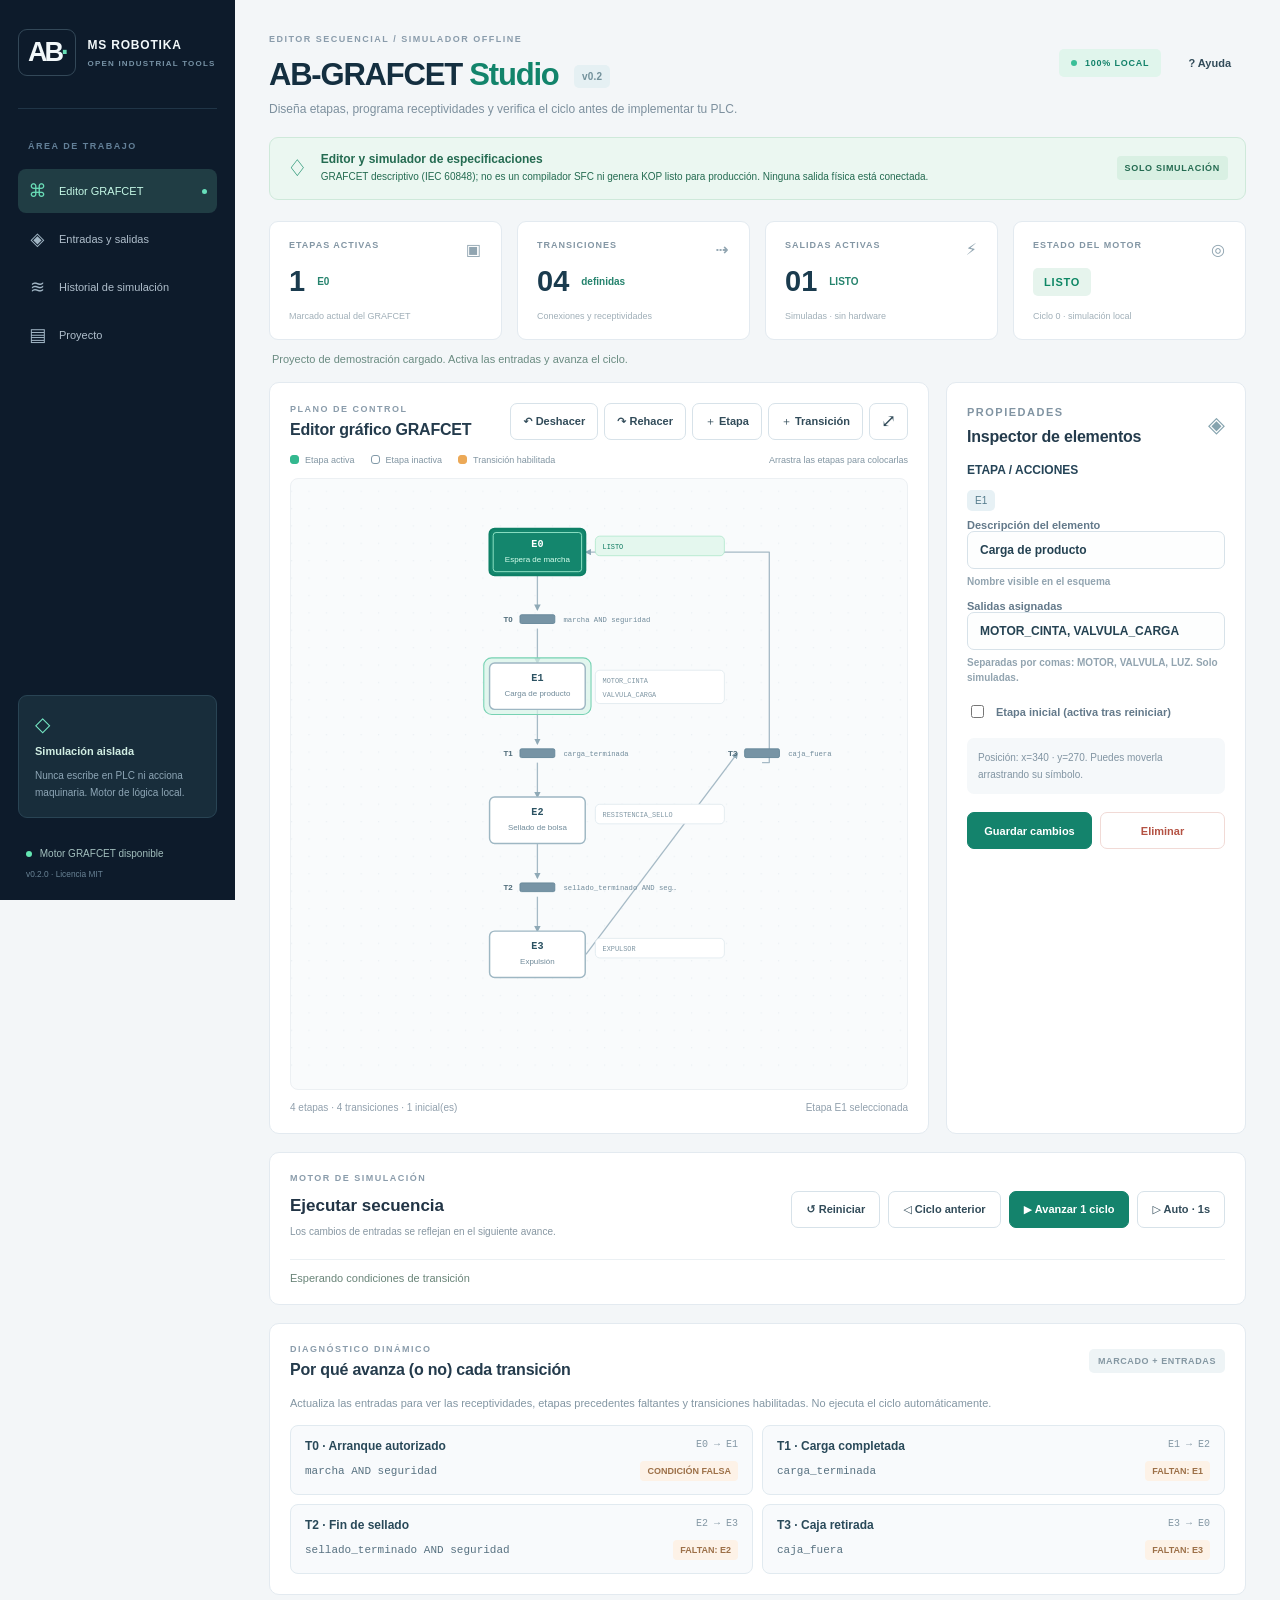
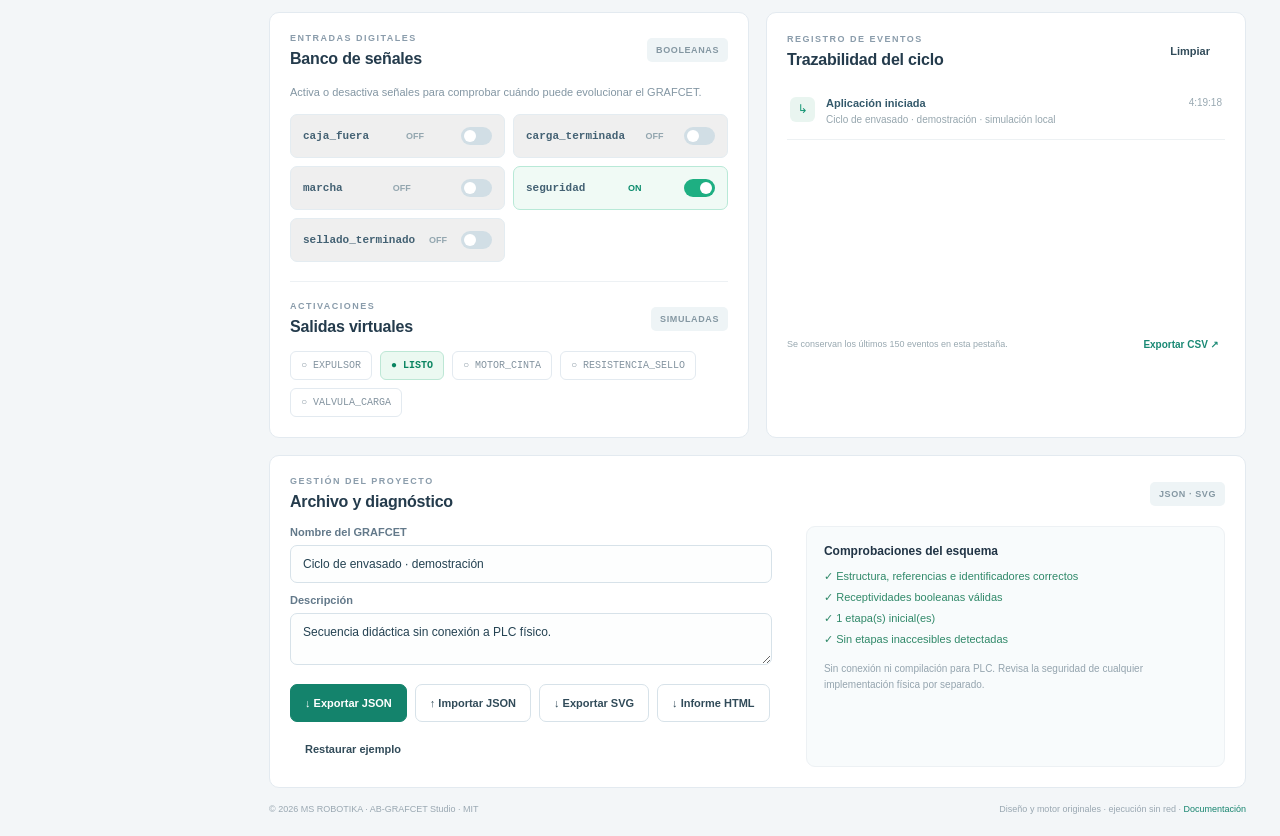
==== commit ff8c041b: "feat(grafcet): v0.2 visual receptivity diagnostics, undo/redo, step history and technical HTML repor" ====
--- a/AB-GRAFCET-Studio-PORTABLE.html
+++ b/AB-GRAFCET-Studio-PORTABLE.html
@@ -3,7 +3,8 @@
 <meta charset="utf-8"><meta name="viewport" content="width=device-width,initial-scale=1">
 <meta name="theme-color" content="#0d1724"><meta name="description" content="AB-GRAFCET Studio: editor, simulador y diagnóstico secuencial gratuito de MS ROBOTIKA.">
 <title>AB-GRAFCET Studio · MS ROBOTIKA</title>
-<style>/* SPDX-License-Identifier: MIT · Copyright (c) 2026 MS ROBOTIKA */
+<style>
+/* SPDX-License-Identifier: MIT · Copyright (c) 2026 MS ROBOTIKA */
 :root{font-family:Inter,'Segoe UI',Arial,system-ui,sans-serif;color:#213445;background:#f3f6f8;--navy:#0d1b2b;--mint:#137d69;--mint-light:#e7f6f0;--muted:#7c8e9d;--line:#e3eaf0;--white:#fff;font-synthesis:none}
 *{box-sizing:border-box}html{scroll-behavior:smooth}body{margin:0}button,input,textarea{font:inherit}button{cursor:pointer}button:focus-visible,input:focus-visible,textarea:focus-visible,a:focus-visible,svg [tabindex]:focus-visible{outline:3px solid #41b4a1;outline-offset:3px}button:disabled{opacity:.5;cursor:not-allowed}a{color:inherit;text-decoration:none}input,textarea{color:#244252;width:100%;padding:11px 12px;border:1px solid #d7e2e9;background:#fdfefe;border-radius:7px;font-size:12px}textarea{resize:vertical}label{display:block;font-size:11px;font-weight:700;color:#63798a;margin:11px 0 7px}.shell{display:flex;min-height:100vh;align-items:stretch}.side{position:fixed;left:0;top:0;bottom:0;width:235px;background:var(--navy);color:#94aaba;padding:29px 18px 21px;display:flex;flex-direction:column;z-index:10}.brand{display:flex;align-items:center;gap:12px;color:#f2f8fa;font-size:12px;letter-spacing:.8px;font-weight:850;white-space:nowrap}.brand-icon{font-size:27px;letter-spacing:-3px;line-height:1;padding:9px;border:1px solid #334858;border-radius:9px}.brand-icon span{color:#67deb5}.brand small{display:block;color:#7792a5;font-size:8px;letter-spacing:1.2px;margin-top:7px}.side-divider{height:1px;background:#203547;margin:32px 0}.nav-caption,.eyebrow{font-weight:850;font-size:9px;letter-spacing:1.5px;color:#8a9cab;margin:0 0 13px}.nav-caption{color:#638098;margin:0 10px 14px}.nav{display:flex;align-items:center;gap:12px;padding:13px 10px;color:#b0bfcc;border-radius:8px;margin:4px 0;font-size:11px}.nav:hover{background:#1a3244}.nav.active{background:#203d44;color:#c4f8e6}.nav .ico{font-size:18px;line-height:1;color:#a1b6c5;width:19px;text-align:center}.nav.active .ico{color:#6addb7}.nav-dot{margin-left:auto;width:5px;height:5px;background:#67dfbb;border-radius:50%}.side-spacer{flex:1}.side-box{background:#182d3b;border:1px solid #294454;border-radius:9px;padding:16px;margin-bottom:30px}.side-box-icon{color:#76e9c5;font-size:20px;margin-bottom:9px}.side-box b{display:block;color:#d1eee3;font-size:11px}.side-box p{font-size:10px;line-height:1.7;margin-bottom:0;color:#8ea6b6}.side-foot{color:#a2bfbd;font-size:10px;padding:0 8px}.side-foot small{display:block;color:#698395;margin-top:10px}.good-dot{display:inline-block;width:6px;height:6px;background:#63e6b2;border-radius:50%;margin-right:5px}main{min-width:0;margin-left:235px;padding:34px 34px 22px;max-width:1600px;width:calc(100% - 235px)}.top{display:flex;justify-content:space-between;align-items:flex-start;gap:18px;margin-bottom:21px}h1{font-size:31px;margin:0;letter-spacing:-1.2px;font-weight:800;color:#142f40}h1 span{color:#12846b}h1 em{display:inline-block;vertical-align:middle;font-style:normal;font-size:10px;font-weight:850;letter-spacing:.2px;padding:6px 8px;border-radius:5px;background:#e5f0f3;color:#72919b;margin-left:8px}.subtitle{font-size:12px;color:#7d909e;margin:9px 0 0}.top-right{display:flex;align-items:center;gap:12px;margin-top:10px}.offline{color:#13826a;background:#e0f5ec;padding:9px 12px;font-size:9px;font-weight:850;border-radius:5px;white-space:nowrap;letter-spacing:.8px}.dot{display:inline-block;width:6px;height:6px;border-radius:50%;background:#39bf97;margin-right:5px}.button{background:white;border:1px solid #d7e2e9;border-radius:7px;padding:10px 14px;color:#314b59;font-size:11px;font-weight:750;white-space:nowrap;min-height:37px}.button:hover{background:#eef6f3}.button.primary{background:#14836c;border-color:#14836c;color:white}.button.primary:hover{background:#0c715d}.button.ghost,.button.subtle{background:transparent;border-color:transparent}.button.light{padding:9px 12px}.iconbutton{font-size:18px;line-height:1;padding:8px 11px}.safety{display:flex;gap:13px;align-items:center;background:#ebf7f1;border:1px solid #cee9da;border-radius:9px;padding:12px 17px;color:#246b51;margin-bottom:21px}.safety .shield{font-size:23px;color:#168c69}.safety>div{flex:1}.safety b{display:block;font-size:12px}.safety span{font-size:10px;line-height:1.6}.safety strong{font-size:9px;letter-spacing:.7px;background:#d9f0e3;border-radius:4px;padding:7px 8px}.metrics{display:grid;grid-template-columns:repeat(4,minmax(0,1fr));gap:15px}.metric{background:white;border:1px solid var(--line);border-radius:9px;padding:18px 19px 16px;min-width:0}.metric-label{font-size:9px;color:#8396a4;letter-spacing:1px;font-weight:850;display:flex;justify-content:space-between}.metric-glyph{color:#91a5b1;font-size:16px}.metric-row{display:flex;gap:12px;align-items:center;min-height:46px}.metric-row strong{font-size:29px;color:#1a3b4e;font-variant-numeric:tabular-nums}.metric-sub{font-size:10px;color:#25836d;font-weight:800;overflow:hidden;text-overflow:ellipsis;white-space:nowrap}.metric small{font-size:9px;color:#a0afb8}.metric-status{display:inline-block;background:#e6f4ed;color:#0e8765;border-radius:5px;padding:8px 11px;font-size:11px;font-weight:850;letter-spacing:.8px}.metric-status.error{color:#bc4545;background:#ffeee8}.notice{font-size:11px;min-height:42px;padding:13px 3px;color:#6a8b81}.notice.error{color:#be4d45}.panel{background:white;border:1px solid var(--line);border-radius:10px;min-width:0}.workbench{display:grid;grid-template-columns:minmax(0,1fr) 300px;gap:17px}.canvas-panel,.inspector,.io-panel,.history-panel,.control-panel,.project-panel{padding:20px}.section-head{display:flex;justify-content:space-between;align-items:center;gap:12px;margin-bottom:15px}.section-head .eyebrow{margin-bottom:7px}.section-head h2{font-size:16px;color:#243b4c;letter-spacing:-.2px;margin:0}.toolbar{display:flex;gap:6px;align-items:center}.diagram-hint{display:flex;gap:16px;align-items:center;flex-wrap:wrap;font-size:9px;color:#8195a2;margin-bottom:13px}.diagram-hint span{display:flex;align-items:center;gap:6px}.diagram-hint .drag-tip{margin-left:auto}.legend{width:9px;height:9px;border-radius:3px;display:inline-block;border:1px solid #8199a8}.active-legend{background:#34b88f;border-color:#34b88f}.transition-legend{background:#eca957;border-color:#eca957}.diagram-viewport{background:#f9fbfc;border:1px solid #ecf0f3;border-radius:8px;overflow:auto;min-height:600px}.diagram-viewport svg{width:100%;min-width:530px;height:610px;display:block;touch-action:pan-y}.diagram-viewport svg .stage,.diagram-viewport svg .transition{cursor:pointer}.diagram-viewport svg .stage:hover .stage-box,.diagram-viewport svg .transition:hover .transition-bar{stroke:#179a82!important;stroke-width:3}.diagram-viewport svg .stage:focus-visible .stage-box,.diagram-viewport svg .transition:focus-visible .transition-bar{stroke:#18a884;stroke-width:4}.canvas-footer{display:flex;justify-content:space-between;gap:10px;flex-wrap:wrap;padding-top:12px;color:#91a0ad;font-size:10px}.inspector{display:flex;flex-direction:column}.inspector-head{margin-bottom:4px}.inspector-icon{color:#85a3ae;font-size:22px}.inspector #inspector-content{flex:1}.inspector p{font-size:11px;line-height:1.7;color:#8194a2}.inspector .editable-title{font-size:12px;font-weight:800;color:#254457;margin:13px 0}.inspector .field-hint{display:block;color:#92a4b0;font-size:10px;line-height:1.5;margin-top:5px}.inspector .checkbox-line{display:flex;align-items:center;gap:9px;font-size:11px;margin:17px 0}.inspector .checkbox-line input{width:auto;accent-color:#13856d}.inspector .edit-actions{display:flex;gap:8px;margin-top:18px;flex-wrap:wrap}.inspector .edit-actions button{flex:1}.inspector .delete{border-color:#f1dad6;color:#b45243}.inspector .badge-id{font-size:10px;background:#e7f1f5;color:#547b8c;border-radius:5px;padding:5px 8px}.inspector .list-note{font-size:10px;background:#f5f8fa;border-radius:7px;padding:11px;margin-top:16px}.control-panel{margin-top:18px}.control-heading{display:flex;justify-content:space-between;align-items:center;gap:20px}.control-heading h2{font-size:17px;margin:0}.control-heading p:last-child{font-size:10px;color:#8797a2}.sim-actions{display:flex;gap:8px;flex-wrap:wrap}.sim-message{margin-top:12px;border-top:1px solid #ebf0f3;padding-top:12px;font-size:11px;color:#698478}.sim-message.warn{color:#bd5b45}.bottom-grid{display:grid;grid-template-columns:1fr 1fr;gap:17px;margin-top:17px}.hint{font-size:11px;line-height:1.65;color:#8396a3;margin:0 0 13px}.input-list{display:grid;grid-template-columns:1fr 1fr;gap:8px}.signal-row{border:1px solid #e4ecf1;border-radius:7px;padding:12px;display:flex;justify-content:space-between;align-items:center;gap:6px;cursor:pointer}.signal-label{font-size:11px;color:#436173;font-family:Consolas,monospace;font-weight:650;word-break:break-word}.signal-row .state{font-size:9px;color:#93a6af;font-weight:850}.signal-row.on{background:#f0faf5;border-color:#b8e9d7}.signal-row.on .state{color:#0b8c6d}.switch{width:31px;height:18px;background:#d1dee5;border-radius:14px;position:relative;flex-shrink:0}.switch::after{content:'';position:absolute;top:3px;left:3px;height:12px;width:12px;background:white;border-radius:50%;transition:transform .15s}.signal-row.on .switch{background:#1eaf82}.signal-row.on .switch::after{transform:translateX(13px)}.section-line{height:1px;background:#edf1f4;margin:19px 0}.soft-tag{font-size:9px;font-weight:750;letter-spacing:.6px;background:#eef4f6;color:#8497a2;border-radius:5px;padding:7px 9px}.output-list{display:flex;flex-wrap:wrap;gap:8px;min-height:36px}.output{font-size:10px;font-family:Consolas,monospace;padding:8px 10px;border-radius:6px;border:1px solid #e3eaf0;color:#8494a0}.output.on{color:#098460;border-color:#bde7d5;background:#ebf9f1;font-weight:750}.history-list{height:240px;overflow:auto}.event{display:flex;gap:11px;padding:12px 3px;border-bottom:1px solid #edf1f3}.event .event-icon{width:25px;height:25px;border-radius:6px;background:#e9f5f0;color:#139573;display:grid;place-items:center;font-size:12px;flex-shrink:0}.event.warning .event-icon{background:#fff0e6;color:#bd6840}.event-main{flex:1;min-width:0}.event-main strong{font-size:11px;font-weight:700;color:#34596b;display:block}.event-main small{font-size:10px;color:#96a6ae;display:block;margin-top:4px;line-height:1.4}.event time{font-size:10px;color:#99a9b2;white-space:nowrap}.history-footer{display:flex;justify-content:space-between;gap:10px;align-items:center;padding-top:13px;color:#98a8b0;font-size:9px}.text-btn{border:0;background:none;color:#198974;font-size:10px;font-weight:800}.project-panel{margin-top:17px}.project-grid{display:grid;grid-template-columns:1.15fr 1fr;gap:34px}.project-form label:first-child{margin-top:0}.file-actions{display:flex;gap:8px;flex-wrap:wrap;margin-top:15px}.file-label{display:inline-block;margin:0;line-height:16px}.file-label input{display:none}.diagnostic{background:#f8fbfc;padding:17px;border:1px solid #edf1f4;border-radius:9px}.diagnostic h3{font-size:12px;margin:0 0 12px}.diagnostic .check{font-size:11px;color:#308969;margin:8px 0}.diagnostic .issue{color:#a46d38;font-size:11px;margin:8px 0;line-height:1.55}.diagnostic p{font-size:10px;color:#94a4ae;line-height:1.6;margin-top:15px}footer{display:flex;justify-content:space-between;flex-wrap:wrap;gap:9px;margin-top:16px;font-size:9px;color:#99a7b1}footer a{color:#17856f}.dialog-backdrop{position:fixed;inset:0;background:#101e2ab0;z-index:20;display:grid;place-items:center;padding:18px}.dialog-backdrop[hidden]{display:none}.dialog{width:min(580px,100%);background:white;color:#284352;border-radius:12px;padding:25px;box-shadow:0 16px 65px #0003}.dialog p{font-size:12px;line-height:1.7;color:#597482}.dialog code{background:#eef5f4;padding:1px 4px;border-radius:3px}.empty{font-size:11px;color:#a2b1ba;padding:15px}.error-box{background:#fceeea;color:#af5447;border-radius:6px;padding:10px;font-size:11px}
 @media(min-width:1450px){main{padding:38px 42px}}
@@ -11,6 +12,18 @@
 @media(max-width:980px){.side{position:relative;width:100%;padding:15px 20px;flex-direction:row;gap:15px;align-items:center}.shell{display:block}.side-divider,.nav-caption,.side-spacer,.side-box,.side-foot{display:none}.side nav{display:flex;overflow:auto;gap:4px}.side .nav{margin:0;padding:10px 9px;white-space:nowrap}.side .nav .ico{display:none}.side .brand{flex-shrink:0}main{width:100%;margin:0;padding:24px 22px}.workbench{grid-template-columns:1fr 270px}}
 @media(max-width:740px){.side{display:block;padding:13px 14px}.side nav{margin-top:13px}.side .brand{font-size:10px}.top{flex-direction:column}.top-right{margin:0}.metrics{grid-template-columns:repeat(2,minmax(0,1fr));gap:9px}.workbench,.bottom-grid,.project-grid{grid-template-columns:1fr}.diagram-viewport{min-height:500px}.diagram-viewport svg{height:500px}.control-heading{flex-direction:column;align-items:start}.sim-actions{width:100%}.sim-actions button{flex:1}.safety strong{display:none}.inspector{min-height:250px}.toolbar{gap:4px}.canvas-panel,.inspector,.io-panel,.history-panel,.control-panel,.project-panel{padding:16px}main{padding:21px 13px}.section-head h2{font-size:15px}h1{font-size:27px}}
 @media(max-width:430px){.input-list{grid-template-columns:1fr}.toolbar .button{font-size:10px;padding:8px}.metrics{gap:7px}.metric{padding:12px}.metric-row strong{font-size:25px}.metric-label{font-size:8px}.diagram-hint .drag-tip{display:none}.safety{padding:11px}.sim-actions button{font-size:10px;padding:8px 9px}.file-actions .button{flex:1}}
+
+/* AB-GRAFCET v0.2: dynamic diagnostics and engineering UI */
+.decision-panel{margin-top:18px;padding:20px}.reason-grid{display:grid;grid-template-columns:repeat(2,minmax(0,1fr));gap:9px}
+.reason-row{background:#f8fafc;border:1px solid #e1eaf0;border-radius:8px;padding:13px 14px;min-width:0;display:flex;flex-direction:column;gap:8px}
+.reason-row.ready{background:#ebf8f1;border-color:#a9dfc7}
+.reason-main{display:flex;justify-content:space-between;align-items:start;gap:8px}.reason-main b{font-size:12px;color:#294959}.reason-main small{font:10px Consolas,monospace;color:#8598a5}
+.reason-explain{display:flex;justify-content:space-between;gap:10px;align-items:center;flex-wrap:wrap}
+.reason-expression{font:11px/1.5 Consolas,monospace;color:#577180;overflow-wrap:anywhere}
+.reason-state{font-size:9px;font-weight:750;color:#9c7048;background:#fdf2e7;border-radius:4px;padding:5px 7px}
+.reason-state.green{color:#0e7f59;background:#d4f1e0}
+@media(max-width:740px){.reason-grid{grid-template-columns:1fr}.decision-panel{padding:16px}}
+
 </style>
 </head><body>
 <div class="shell">
@@ -25,10 +38,10 @@
   <a class="nav" href="#project-info"><span class="ico">▤</span> Proyecto</a>
   </nav>
   <div class="side-spacer"></div><div class="side-box"><div class="side-box-icon">◇</div><b>Simulación aislada</b><p>Nunca escribe en PLC ni acciona maquinaria. Motor de lógica local.</p></div>
-  <div class="side-foot"><span class="good-dot"></span> Motor GRAFCET disponible <small>v0.1.0 · Licencia MIT</small></div>
+  <div class="side-foot"><span class="good-dot"></span> Motor GRAFCET disponible <small>v0.2.0 · Licencia MIT</small></div>
 </aside>
 <main>
-<header class="top"><div><p class="eyebrow">EDITOR SECUENCIAL / SIMULADOR OFFLINE</p><h1>AB-GRAFCET <span>Studio</span> <em>v0.1</em></h1><p class="subtitle">Diseña etapas, programa receptividades y verifica el ciclo antes de implementar tu PLC.</p></div><div class="top-right"><span class="offline"><span class="dot"></span> 100% LOCAL</span><button id="help" class="button ghost" type="button">? Ayuda</button></div></header>
+<header class="top"><div><p class="eyebrow">EDITOR SECUENCIAL / SIMULADOR OFFLINE</p><h1>AB-GRAFCET <span>Studio</span> <em>v0.2</em></h1><p class="subtitle">Diseña etapas, programa receptividades y verifica el ciclo antes de implementar tu PLC.</p></div><div class="top-right"><span class="offline"><span class="dot"></span> 100% LOCAL</span><button id="help" class="button ghost" type="button">? Ayuda</button></div></header>
 <div class="safety"><span class="shield">♢</span><div><b>Editor y simulador de especificaciones</b><span>GRAFCET descriptivo (IEC 60848); no es un compilador SFC ni genera KOP listo para producción. Ninguna salida física está conectada.</span></div><strong>SOLO SIMULACIÓN</strong></div>
 <section class="metrics" aria-label="Estado de simulación">
   <div class="metric"><div class="metric-label">ETAPAS ACTIVAS <span class="metric-glyph">▣</span></div><div class="metric-row"><strong id="metric-active">1</strong><span class="metric-sub" id="active-label">E0</span></div><small>Marcado actual del GRAFCET</small></div>
@@ -38,21 +51,23 @@
 </section>
 <div id="notice" class="notice" role="status" aria-live="polite">Proyecto de demostración cargado. Activa las entradas y avanza el ciclo.</div>
 <section id="editor" class="workbench">
-  <div class="canvas-panel panel"><div class="section-head"><div><p class="eyebrow">PLANO DE CONTROL</p><h2>Editor gráfico GRAFCET</h2></div><div class="toolbar"><button id="add-stage" class="button light" type="button">＋ Etapa</button><button id="add-transition" class="button light" type="button">＋ Transición</button><button id="fit" class="button iconbutton" title="Encajar esquema" type="button">⤢</button></div></div>
+  <div class="canvas-panel panel"><div class="section-head"><div><p class="eyebrow">PLANO DE CONTROL</p><h2>Editor gráfico GRAFCET</h2></div><div class="toolbar"><button id="undo-edit" class="button light" title="Deshacer último cambio del esquema" type="button">↶ Deshacer</button><button id="redo-edit" class="button light" title="Rehacer último cambio" type="button">↷ Rehacer</button><button id="add-stage" class="button light" type="button">＋ Etapa</button><button id="add-transition" class="button light" type="button">＋ Transición</button><button id="fit" class="button iconbutton" title="Encajar esquema" type="button">⤢</button></div></div>
     <div class="diagram-hint"><span><i class="legend active-legend"></i> Etapa activa</span><span><i class="legend inactive-legend"></i> Etapa inactiva</span><span><i class="legend transition-legend"></i> Transición habilitada</span><span class="drag-tip">Arrastra las etapas para colocarlas</span></div>
     <div class="diagram-viewport" id="diagram-viewport"><svg id="diagram" role="img" aria-label="Editor gráfico interactivo de etapas y transiciones del GRAFCET" viewBox="0 0 850 835" xmlns="http://www.w3.org/2000/svg"><text x="425" y="410" text-anchor="middle">Cargando editor…</text></svg></div>
     <div class="canvas-footer"><span id="diagram-details">4 etapas · 4 transiciones</span><span id="select-info">Selecciona un símbolo para editarlo</span></div>
   </div>
   <aside class="inspector panel"><div class="section-head inspector-head"><div><p class="eyebrow">PROPIEDADES</p><h2>Inspector de elementos</h2></div><span class="inspector-icon">◈</span></div><div id="inspector-content"><p>Selecciona una etapa o una transición en el esquema.</p></div></aside>
 </section>
-<section class="control-panel panel" aria-label="Controles del simulador"><div class="control-heading"><div><p class="eyebrow">MOTOR DE SIMULACIÓN</p><h2>Ejecutar secuencia</h2><p>Los cambios de entradas se reflejan en el siguiente avance.</p></div><div class="sim-actions"><button id="reset" class="button" type="button">↺ Reiniciar</button><button id="step" class="button primary" type="button">▶ Avanzar 1 ciclo</button><button id="run" class="button" type="button">▷ Auto · 1s</button></div></div><div id="sim-message" class="sim-message">Esperando condiciones de transición</div></section>
+<section class="control-panel panel" aria-label="Controles del simulador"><div class="control-heading"><div><p class="eyebrow">MOTOR DE SIMULACIÓN</p><h2>Ejecutar secuencia</h2><p>Los cambios de entradas se reflejan en el siguiente avance.</p></div><div class="sim-actions"><button id="reset" class="button" type="button">↺ Reiniciar</button><button id="back" class="button" type="button">◁ Ciclo anterior</button><button id="step" class="button primary" type="button">▶ Avanzar 1 ciclo</button><button id="run" class="button" type="button">▷ Auto · 1s</button></div></div><div id="sim-message" class="sim-message">Esperando condiciones de transición</div></section>
+<section class="panel decision-panel" id="decisions"><div class="section-head"><div><p class="eyebrow">DIAGNÓSTICO DINÁMICO</p><h2>Por qué avanza (o no) cada transición</h2></div><span class="soft-tag">MARCADO + ENTRADAS</span></div>
+<p class="hint">Actualiza las entradas para ver las receptividades, etapas precedentes faltantes y transiciones habilitadas. No ejecuta el ciclo automáticamente.</p><div id="transition-table" class="reason-grid"></div></section>
 <section class="bottom-grid"><div class="panel io-panel" id="signals"><div class="section-head"><div><p class="eyebrow">ENTRADAS DIGITALES</p><h2>Banco de señales</h2></div><span class="soft-tag">BOOLEANAS</span></div><p class="hint">Activa o desactiva señales para comprobar cuándo puede evolucionar el GRAFCET.</p><div id="inputs" class="input-list"></div><div class="section-line"></div><div class="section-head"><div><p class="eyebrow">ACTIVACIONES</p><h2>Salidas virtuales</h2></div><span class="soft-tag">SIMULADAS</span></div><div id="outputs" class="output-list"></div></div>
 <div class="panel history-panel" id="events"><div class="section-head"><div><p class="eyebrow">REGISTRO DE EVENTOS</p><h2>Trazabilidad del ciclo</h2></div><button id="clear-log" class="button subtle" type="button">Limpiar</button></div><div id="history" class="history-list"></div><div class="history-footer"><span>Se conservan los últimos 150 eventos en esta pestaña.</span><button id="export-log" class="text-btn" type="button">Exportar CSV ↗</button></div></div>
 </section>
-<section id="project-info" class="project-panel panel"><div class="section-head"><div><p class="eyebrow">GESTIÓN DEL PROYECTO</p><h2>Archivo y diagnóstico</h2></div><span class="soft-tag">JSON · SVG</span></div><div class="project-grid"><div class="project-form"><label for="project-name">Nombre del GRAFCET</label><input id="project-name" maxlength="90"><label for="project-desc">Descripción</label><textarea id="project-desc" rows="2" maxlength="300"></textarea><div class="file-actions"><button id="save-project" class="button primary" type="button">↓ Exportar JSON</button><label class="button file-label" for="import-project">↑ Importar JSON<input type="file" id="import-project" accept=".json,application/json"></label><button id="export-svg" class="button" type="button">↓ Exportar SVG</button><button id="load-demo" class="button subtle" type="button">Restaurar ejemplo</button></div></div><div class="diagnostic"><h3>Comprobaciones del esquema</h3><div id="diagnostic-list"></div><p>Sin conexión ni compilación para PLC. Revisa la seguridad de cualquier implementación física por separado.</p></div></div></section>
+<section id="project-info" class="project-panel panel"><div class="section-head"><div><p class="eyebrow">GESTIÓN DEL PROYECTO</p><h2>Archivo y diagnóstico</h2></div><span class="soft-tag">JSON · SVG</span></div><div class="project-grid"><div class="project-form"><label for="project-name">Nombre del GRAFCET</label><input id="project-name" maxlength="90"><label for="project-desc">Descripción</label><textarea id="project-desc" rows="2" maxlength="300"></textarea><div class="file-actions"><button id="save-project" class="button primary" type="button">↓ Exportar JSON</button><label class="button file-label" for="import-project">↑ Importar JSON<input type="file" id="import-project" accept=".json,application/json"></label><button id="export-svg" class="button" type="button">↓ Exportar SVG</button><button id="export-report" class="button" type="button">↓ Informe HTML</button><button id="load-demo" class="button subtle" type="button">Restaurar ejemplo</button></div></div><div class="diagnostic"><h3>Comprobaciones del esquema</h3><div id="diagnostic-list"></div><p>Sin conexión ni compilación para PLC. Revisa la seguridad de cualquier implementación física por separado.</p></div></div></section>
 <footer><span>© 2026 MS ROBOTIKA · AB-GRAFCET Studio · MIT</span><span>Diseño y motor originales · ejecución sin red · <a href="README.md">Documentación</a></span></footer>
 </main></div>
-<div class="dialog-backdrop" id="help-dialog" hidden><div class="dialog" role="dialog" aria-modal="true" aria-labelledby="help-title"><div class="section-head"><h2 id="help-title">Guía rápida de AB-GRAFCET</h2><button id="close-help" class="button" type="button">✕</button></div><p><b>Etapa:</b> representa una situación activa; sus acciones son salidas virtuales. <b>Transición:</b> se dispara si todas las etapas precedentes están activas y su receptividad es verdadera.</p><p><b>Expresiones:</b> utiliza <code>marcha AND seguridad</code>, <code>sensor OR manual</code>, <code>NOT averia</code>, paréntesis y constantes <code>1</code>/<code>0</code>. Se admiten <code>&amp;&amp;</code>, <code>||</code> y <code>!</code>. No se evalúa JavaScript ni se comunica con equipos reales.</p><p><b>Divergencias:</b> dos transiciones simultáneas que consumen la misma etapa se consideran un conflicto de exclusividad y la simulación se bloquea. Las transiciones independientes se disparan juntas. Se puede crear sincronización Y usando varios orígenes y destinos.</p><p>El motor aplica <b>un paso de evolución por pulsación o intervalo</b>, sin cadenas automáticas de transición en tiempo cero. Funciona como simulador didáctico parcial de GRAFCET, no como sustituto conforme de IEC 60848.</p></div></div>
+<div class="dialog-backdrop" id="help-dialog" hidden><div class="dialog" role="dialog" aria-modal="true" aria-labelledby="help-title"><div class="section-head"><h2 id="help-title">Guía rápida de AB-GRAFCET</h2><button id="close-help" class="button" type="button">✕</button></div><p><b>Etapa:</b> representa una situación activa; sus acciones son salidas virtuales. <b>Transición:</b> se dispara si todas las etapas precedentes están activas y su receptividad es verdadera.</p><p><b>Expresiones:</b> utiliza <code>marcha AND seguridad</code>, <code>sensor OR manual</code>, <code>NOT averia</code>, paréntesis y constantes <code>1</code>/<code>0</code>. Se admiten <code>&amp;&amp;</code>, <code>||</code> y <code>!</code>. No se evalúa JavaScript ni se comunica con equipos reales.</p><p><b>Divergencias:</b> dos transiciones simultáneas que consumen la misma etapa se consideran un conflicto de exclusividad y la simulación se bloquea. Las transiciones independientes se disparan juntas. <b>Diagnóstico dinámico:</b> debajo del simulador puedes consultar cuáles están habilitadas, qué receptividades son falsas y qué etapas faltan. Se puede crear sincronización Y usando varios orígenes y destinos.</p><p>Usa <b>Deshacer/Rehacer</b> para recuperar ediciones del esquema, <b>Ciclo anterior</b> para retroceder el estado del simulador y <b>Informe HTML</b> para generar una memoria imprimible de etapas, transiciones y acciones.</p><p>El motor aplica <b>un paso de evolución por pulsación o intervalo</b>, sin cadenas automáticas de transición en tiempo cero. Funciona como simulador didáctico parcial de GRAFCET, no como sustituto conforme de IEC 60848.</p></div></div>
 <script>
 /* SPDX-License-Identifier: MIT · Copyright (c) 2026 MS ROBOTIKA
    Motor de simulación GRAFCET educativo; no genera código PLC ejecutable. */
@@ -66,6 +81,7 @@
   const ident = /^[A-Za-z_][A-Za-z0-9_]*$/;
   const stageId = /^[A-Z][A-Z0-9_]*$/;
   const MAX_STAGES = 40, MAX_TRANSITIONS = 80;
+  const forbidden = new Set(['__proto__','prototype','constructor']);
   const tokensOf = expr => {
     if (typeof expr !== 'string' || expr.length > 256) throw Error('La receptividad debe tener entre 1 y 256 caracteres.');
     const tokens = []; let i = 0;
@@ -93,7 +109,7 @@
       if (x === '(') { const n = orExpr(); if (tok[i++] !== ')') throw Error('Paréntesis sin cerrar.'); return n; }
       if (x === '1' || x === 'TRUE') return {op:'const',v:true};
       if (x === '0' || x === 'FALSE') return {op:'const',v:false};
-      if (ident.test(x) && !['AND','OR','NOT'].includes(x)) return {op:'var',key:x};
+      if (ident.test(x) && !['AND','OR','NOT'].includes(x) && !forbidden.has(x)) return {op:'var',key:x};
       throw Error('Token inesperado: '+x);
     }
     function andExpr() {let left=primary();while(tok[i]==='AND'){i++;left={op:'and',left,right:primary()};}return left;}
@@ -117,7 +133,7 @@
   }
   const parseNames = text => [...new Set(String(text||'').split(',').map(s=>s.trim()).filter(Boolean))];
   const collectInputs = model => {
-    const next={};
+    const next=Object.create(null);
     for(const transition of model.transitions) for(const name of variables(parseCondition(transition.condition)))
       next[name]=model.inputs && model.inputs[name]===true;
     return next;
@@ -134,12 +150,13 @@
       if(typeof s.initial!=='boolean')throw Error('Estado inicial inválido en '+s.id);
       if(s.initial)initial++;
       if(!Number.isFinite(s.x)||!Number.isFinite(s.y)||s.x<40||s.x>1900||s.y<40||s.y>2800)throw Error('Coordenadas de etapa inválidas.');
-      if(!Array.isArray(s.actions)||s.actions.length>15||s.actions.some(a=>typeof a!=='string'||!stageId.test(a)))throw Error('Salidas inválidas en '+s.id);
+      if(!Array.isArray(s.actions)||s.actions.length>15||s.actions.some(a=>typeof a!=='string'||!stageId.test(a)||forbidden.has(a)))throw Error('Salidas inválidas en '+s.id);
     }
     if(!initial)throw Error('El proyecto requiere alguna etapa inicial.');
+    if(typeof model.description!=='undefined'&&(typeof model.description!=='string'||model.description.length>300))throw Error('Descripción de proyecto inválida.');
     const tids=new Set();const iMap=model.inputs;
     if(!iMap||typeof iMap!=='object'||Array.isArray(iMap)||Object.keys(iMap).length>60)throw Error('Entradas digitales inválidas.');
-    for(const [name,value] of Object.entries(iMap))if(!ident.test(name)||typeof value!=='boolean')throw Error('Entrada inválida: '+name);
+    for(const [name,value] of Object.entries(iMap))if(!ident.test(name)||forbidden.has(name)||typeof value!=='boolean')throw Error('Entrada inválida: '+name);
     for(const t of model.transitions){
       if(!t||typeof t.id!=='string'||!stageId.test(t.id)||tids.has(t.id))throw Error('Identificador de transición duplicado o inválido.');tids.add(t.id);
       if(typeof t.name!=='string'||t.name.length>100)throw Error('Nombre de transición inválido.');
@@ -159,6 +176,47 @@
       structural:t.from.every(s=>current.has(s)),
       receptivity:evalCondition(parseCondition(t.condition),model.inputs),
       enabled:t.from.every(s=>current.has(s)) && evalCondition(parseCondition(t.condition),model.inputs)}));
+  }
+  function explain(model,state){
+    const status=preview(model,state);
+    return model.transitions.map((t,i)=>({
+      id:t.id, name:t.name, condition:t.condition,
+      from:t.from.slice(), to:t.to.slice(),
+      missing:t.from.filter(id=>!state.active.includes(id)),
+      structural:status[i].structural, receptivity:status[i].receptivity,
+      enabled:status[i].enabled,
+      verdict:status[i].enabled?'HABILITADA':status[i].structural?'RECEPTIVIDAD FALSA':'ETAPAS PRECEDENTES INACTIVAS'
+    }));
+  }
+  // Prueba determinista y sin efectos secundarios: útil para verificar ciclos.
+  function runScenario(model,steps,initialInputs){
+    validateModel(model);
+    if(!Array.isArray(steps)||steps.length>200)throw Error('El escenario admite como máximo 200 pasos.');
+    let copy=JSON.parse(JSON.stringify(model));
+    if(initialInputs!==undefined){
+      if(!initialInputs||typeof initialInputs!=='object'||Array.isArray(initialInputs))throw Error('Entradas iniciales inválidas.');
+      for(const [name,value] of Object.entries(initialInputs)){
+        if(!Object.prototype.hasOwnProperty.call(copy.inputs,name)||typeof value!=='boolean')throw Error('Entrada de escenario inválida: '+name);
+        copy.inputs[name]=value;
+      }
+    }
+    let current=initialState(copy),results=[];
+    for(const [i,step] of steps.entries()){
+      if(!step||typeof step!=='object'||Array.isArray(step)||!step.inputs||typeof step.inputs!=='object'||Array.isArray(step.inputs))
+        throw Error('Paso '+(i+1)+' inválido.');
+      for(const [name,value] of Object.entries(step.inputs)){
+        if(!Object.prototype.hasOwnProperty.call(copy.inputs,name)||typeof value!=='boolean')throw Error('Entrada de escenario inválida: '+name);
+        copy.inputs[name]=value;
+      }
+      const before=current.active.slice();current=advance(copy,current);
+      const expected=step.expectActive;
+      if(expected!==undefined&&(!Array.isArray(expected)||expected.some(x=>typeof x!=='string')))throw Error('Expectativa inválida en paso '+(i+1));
+      const ok=expected===undefined||JSON.stringify(current.active.slice().sort())===JSON.stringify(expected.slice().sort());
+      results.push({step:i+1,before,active:current.active.slice(),outputs:current.outputs.slice(),
+        fired:current.last.slice(),status:current.status,ok});
+      if(current.status==='conflict')break;
+    }
+    return {ok:results.every(r=>r.ok&&r.status!=='conflict'),results,final:current};
   }
   function advance(model,state){
     const entries=preview(model,state);const enabled=entries.filter(e=>e.enabled).map(e=>e.id);
@@ -179,6 +237,15 @@
     while(changed){changed=false;for(const t of model.transitions)if(t.from.every(id=>found.has(id))){for(const id of t.to)if(!found.has(id)){found.add(id);changed=true;}}}
     const issues=[];for(const s of model.stages)if(!found.has(s.id))issues.push(`Etapa ${s.id} inaccesible desde el estado inicial (análisis estructural).`);
     for(const s of model.stages)if(!model.transitions.some(t=>t.from.includes(s.id)))issues.push(`${s.id} no tiene transición de salida.`);
+    for(const t of model.transitions){
+      if(t.from.length===t.to.length && t.from.every(id=>t.to.includes(id)))
+        issues.push(`${t.id} devuelve exactamente las mismas etapas; comprueba el bucle.`);
+      if(t.condition.trim()==='0'||t.condition.trim().toUpperCase()==='FALSE')
+        issues.push(`${t.id} tiene receptividad constante falsa (0): nunca se disparará.`);
+    }
+    for(const [i,t] of model.transitions.entries())for(const other of model.transitions.slice(i+1)){
+      if(t.from.some(id=>other.from.includes(id)))issues.push(`${t.id} y ${other.id} comparten etapa(s) precedente(s): comprueba la exclusividad de sus receptividades.`);
+    }
     return issues;
   }
   const sample = () => ({
@@ -197,7 +264,7 @@
     ],
     inputs:{marcha:false,seguridad:true,carga_terminada:false,sellado_terminado:false,caja_fuera:false}
   });
-  return Object.freeze({VERSION,parseCondition,variables,evalCondition,parseNames,collectInputs,validateModel,outputState,initialState,preview,advance,diagnostics,sample});
+  return Object.freeze({VERSION,parseCondition,variables,evalCondition,parseNames,collectInputs,validateModel,outputState,initialState,preview,explain,runScenario,advance,diagnostics,sample});
 });
 
 </script><script>
@@ -207,6 +274,9 @@
 'use strict';
 const E=window.ABGrafcet, $=id=>document.getElementById(id), S='http://www.w3.org/2000/svg';
 const PROJECT_KEY='ab-grafcet-studio-project-v1';
+const MAX_UNDO=40,MAX_BACK=200;
+const copy=x=>JSON.parse(JSON.stringify(x));
+let undoStack=[],redoStack=[],simHistory=[];
 let model=E.sample(),state=E.initialState(model),chosen={type:'stage',id:'E1'},events=[],timer=null,drag=null;
 const stamp=()=>new Date().toLocaleTimeString('es-ES',{hour12:false});
 function notify(message,kind='info'){$('notice').textContent=message;$('notice').classList.toggle('error',kind==='error');}
@@ -215,9 +285,29 @@
 }
 function persist(){try{localStorage.setItem(PROJECT_KEY,JSON.stringify(model));}catch(_){/* almacenamiento deshabilitado */}}
 function stop(){if(timer){clearInterval(timer);timer=null;$('run').textContent='▷ Auto · 1s';$('run').classList.remove('primary');}}
-function replaceModel(next,notice){stop();E.validateModel(next);model=JSON.parse(JSON.stringify(next));state=E.initialState(model);chosen={type:'stage',id:model.stages[0].id};persist();renderAll();log('Proyecto inicializado','info',notice);notify(notice);}
+function replaceModel(next,notice){stop();E.validateModel(next);undoStack=[];redoStack=[];simHistory=[];model=copy(next);state=E.initialState(model);chosen={type:'stage',id:model.stages[0].id};persist();renderAll();log('Proyecto inicializado','info',notice);notify(notice);}
 function saveEdited(next,message){
-  try{E.validateModel(next);model=next;state=E.initialState(model);persist();renderAll();log(message,'info','La simulación se reinicia después de modificar el esquema.');notify(message);}catch(ex){notify(ex.message,'error');}
+  try{E.validateModel(next);stop();undoStack.push(copy(model));if(undoStack.length>MAX_UNDO)undoStack.shift();redoStack=[];simHistory=[];model=next;state=E.initialState(model);persist();renderAll();log(message,'info','La simulación se reinicia después de modificar el esquema.');notify(message);}catch(ex){notify(ex.message,'error');}
+}
+function undoEdit(direction){
+  stop();const source=direction==='undo'?undoStack:redoStack;
+  const dest=direction==='undo'?redoStack:undoStack;
+  if(!source.length){notify('No quedan modificaciones que '+(direction==='undo'?'deshacer.':'rehacer.'));return;}
+  dest.push(copy(model));if(dest.length>MAX_UNDO)dest.shift();
+  model=source.pop();state=E.initialState(model);simHistory=[];
+  chosen={type:'stage',id:model.stages[0].id};persist();renderAll();
+  $('sim-message').textContent='Esquema restaurado; simulación reiniciada.';
+  log(direction==='undo'?'Modificación deshecha':'Modificación rehecha');
+  notify(direction==='undo'?'Se restauró la versión anterior del esquema.':'Modificación rehecha correctamente.');
+}
+function backStep(){
+  stop();if(!simHistory.length){notify('No hay más ciclos que retroceder.');return;}
+  const snapshot=simHistory.pop();state=snapshot.state;model.inputs=snapshot.inputs;
+  persist();renderDiagram();renderMetrics();renderOutputs();renderInputs();renderTransitionTable();
+  $('sim-message').textContent='Restaurado el estado anterior al último avance.';
+  $('sim-message').classList.remove('warn');
+  log('Ciclo anterior recuperado','info','Marcado: '+state.active.join(', '));
+  notify('Simulación retrocedida un ciclo, con sus entradas anteriores.');
 }
 function node(tag,attrs={},txt){const x=document.createElementNS(S,tag);for(const [k,v] of Object.entries(attrs))x.setAttribute(k,String(v));if(txt!==undefined)x.textContent=String(txt);return x;}
 function html(tag,txt,cls){const x=document.createElement(tag);if(txt!==undefined)x.textContent=String(txt);if(cls)x.className=cls;return x;}
@@ -287,8 +377,9 @@
 }
 function endDrag(event){if(!drag)return;const d=drag;drag=null;if(!d.moved)return;const svg=$('diagram'),m=svg.getScreenCTM();if(!m)return;
   const dx=(event.clientX-d.mouseX)/(m.a||1),dy=(event.clientY-d.mouseY)/(m.d||1);
+  undoStack.push(copy(model));if(undoStack.length>MAX_UNDO)undoStack.shift();redoStack=[];simHistory=[];
   const s=byId(d.id);s.x=Math.round(Math.max(70,Math.min(800,d.x0+dx))/10)*10;s.y=Math.round(Math.max(65,Math.min(2750,d.y0+dy))/10)*10;
-  persist();renderDiagram();log('Etapa recolocada','info',`${d.id} → (${s.x}, ${s.y})`);
+  persist();renderDiagram();renderTransitionTable();log('Etapa recolocada','info',`${d.id} → (${s.x}, ${s.y})`);
 }
 function select(type,id){chosen={type,id};renderDiagram();renderInspector();}
 function field(label,id,value,help='',opts={}){const l=html('label',label);l.htmlFor=id;const f=opts.textarea?html('textarea'):html('input');f.id=id;f.value=value;if(!opts.textarea)f.type='text';f.maxLength=opts.maxLength||256;l.append(f);if(help)l.append(html('small',help,'field-hint'));return l;}
@@ -332,13 +423,28 @@
   const names=Object.keys(model.inputs).sort();if(!names.length)target.append(html('div','Este proyecto no utiliza entradas.','empty'));
   for(const name of names){const btn=html('button',undefined,'signal-row'+(model.inputs[name]?' on':''));btn.type='button';btn.setAttribute('aria-pressed',String(model.inputs[name]));btn.setAttribute('aria-label',`${name}: ${model.inputs[name]?'activo':'inactivo'}`);
     btn.append(html('span',name,'signal-label'),html('span',model.inputs[name]?'ON':'OFF','state'),html('span',undefined,'switch'));
-    btn.addEventListener('click',()=>{model.inputs[name]=!model.inputs[name];persist();renderInputs();renderDiagram();log('Entrada modificada','info',name+' = '+(model.inputs[name]?'1':'0'));notify(`${name}: ${model.inputs[name]?'ACTIVADA':'DESACTIVADA'}. Pulsa avanzar para evaluar las transiciones.`);});
+    btn.addEventListener('click',()=>{model.inputs[name]=!model.inputs[name];persist();renderInputs();renderDiagram();renderTransitionTable();log('Entrada modificada','info',name+' = '+(model.inputs[name]?'1':'0'));notify(`${name}: ${model.inputs[name]?'ACTIVADA':'DESACTIVADA'}. Pulsa avanzar para evaluar las transiciones.`);});
     target.append(btn);
   }
 }
 function renderOutputs(){const target=$('outputs');target.replaceChildren();const all=[...new Set(model.stages.flatMap(s=>s.actions))].sort();
   if(!all.length)target.append(html('div','No hay salidas asociadas a las etapas.','empty'));
   for(const name of all){const on=state.outputs.includes(name);target.append(html('span',`${on?'●':'○'} ${name}`,'output'+(on?' on':'')));}
+}
+function renderTransitionTable(){
+  const target=$('transition-table');if(!target)return;target.replaceChildren();
+  const entries=E.explain(model,state);
+  for(const item of entries){
+    const row=html('div',undefined,'reason-row'+(item.enabled?' ready':''));
+    const main=html('div',undefined,'reason-main');
+    main.append(html('b',item.id+' · '+item.name),html('small',item.from.join(' + ')+' → '+item.to.join(' + ')));
+    const reason=html('div',undefined,'reason-explain');
+    reason.append(html('span',item.condition,'reason-expression'));
+    reason.append(html('span',item.enabled?'LISTA':item.missing.length?'FALTAN: '+item.missing.join(', '):'CONDICIÓN FALSA',
+      'reason-state'+(item.enabled?' green':'')));
+    row.append(main,reason);target.append(row);
+  }
+  if(!entries.length)target.append(html('div','Aún no hay transiciones.','empty'));
 }
 function renderHistory(){const target=$('history');target.replaceChildren();
   if(!events.length){target.append(html('div','Todavía no hay eventos.','empty'));return;}
@@ -361,15 +467,15 @@
   $('metric-status').textContent=status;$('metric-status').classList.toggle('error',state.status==='conflict');
   $('metric-cycles').textContent=`Ciclo ${state.cycle} · ${state.status==='conflict'?'simulación bloqueada':'simulación local'}`;
 }
-function renderAll(){renderDiagram();renderInspector();renderInputs();renderOutputs();renderHistory();renderDiagnostic();renderMetrics();
+function renderAll(){renderDiagram();renderInspector();renderInputs();renderOutputs();renderHistory();renderDiagnostic();renderMetrics();renderTransitionTable();
   $('project-name').value=model.name;$('project-desc').value=model.description||'';}
-function advance(){try{const next=E.advance(model,state);state=next;renderDiagram();renderMetrics();renderOutputs();
+function advance(){try{const next=E.advance(model,state);simHistory.push({state:copy(state),inputs:copy(model.inputs)});if(simHistory.length>MAX_BACK)simHistory.shift();state=next;renderDiagram();renderMetrics();renderOutputs();renderTransitionTable();
   const m=$('sim-message');m.classList.toggle('warn',state.status==='conflict');
   if(state.status==='fired'){m.textContent=`Transición(es) ${state.last.join(', ')} disparada(s). Etapas activas: ${state.active.join(', ')}.`;log('Evolución de etapas','info',`${state.last.join(', ')} → ${state.active.join(', ')} · salidas: ${state.outputs.join(', ')||'ninguna'}`);notify('Simulación actualizada sin comunicaciones físicas.');}
   else if(state.status==='conflict'){m.textContent='CONFLICTO: transiciones '+state.conflict.join(', ')+' compiten por una misma etapa. Cambia las receptividades.';log('Conflicto entre transiciones','warning',m.textContent);notify(m.textContent,'error');stop();}
   else{m.textContent='No hay transiciones habilitadas con las entradas actuales.';if(!timer)log('Sin evolución','info','Comprueba receptividades y señales de entrada.');}
 }catch(ex){stop();notify(ex.message,'error');log('Error de simulación','warning',ex.message);}}
-function reset(){stop();state=E.initialState(model);renderDiagram();renderMetrics();renderOutputs();$('sim-message').textContent='Estado inicial restaurado';$('sim-message').classList.remove('warn');log('Secuencia reiniciada','info','Activas: '+state.active.join(', '));notify('GRAFCET reiniciado; las entradas se mantienen.');}
+function reset(){stop();simHistory=[];state=E.initialState(model);renderDiagram();renderMetrics();renderOutputs();renderTransitionTable();$('sim-message').textContent='Estado inicial restaurado';$('sim-message').classList.remove('warn');log('Secuencia reiniciada','info','Activas: '+state.active.join(', '));notify('GRAFCET reiniciado; las entradas se mantienen.');}
 function nextId(items,prefix){let i=0;while(items.some(x=>x.id===prefix+i))i++;return prefix+i;}
 function addStage(){const copy=JSON.parse(JSON.stringify(model));if(copy.stages.length>=40){notify('Máximo 40 etapas.','error');return;}
  const id=nextId(copy.stages,'E'),last=copy.stages[copy.stages.length-1];let y=Math.min(2700,last.y+160);if(copy.stages.some(s=>s.x===340&&s.y===y))y=Math.min(2700,y+60);
@@ -381,11 +487,36 @@
 function download(name,content,type){const blob=new Blob([content],{type});const url=URL.createObjectURL(blob),a=html('a');a.href=url;a.download=name;document.body.append(a);a.click();a.remove();setTimeout(()=>URL.revokeObjectURL(url),2000);}
 function safeFilename(){return model.name.normalize('NFD').replace(/[\u0300-\u036f]/g,'').replace(/[^A-Za-z0-9_-]+/g,'-').replace(/^-|-$/g,'').slice(0,45)||'AB-GRAFCET';}
 function exportSvg(){const orig=$('diagram');const clone=orig.cloneNode(true);clone.setAttribute('xmlns',S);clone.removeAttribute('style');clone.setAttribute('width','850');clone.setAttribute('height',orig.viewBox.baseVal.height);const xml=new XMLSerializer().serializeToString(clone);download(safeFilename()+'.svg',xml,'image/svg+xml;charset=utf-8');notify('SVG del esquema exportado.');}
+function technicalReport(){
+  const escape=x=>String(x??'').replace(/&/g,'&amp;').replace(/</g,'&lt;').replace(/>/g,'&gt;').replace(/"/g,'&quot;').replace(/'/g,'&#39;');
+  const row=values=>'<tr>'+values.map(v=>'<td>'+escape(v)+'</td>').join('')+'</tr>';
+  const issues=E.diagnostics(model);
+  const stages=model.stages.map(s=>row([s.id,s.name,s.initial?'SÍ':'NO',s.actions.join(', ')||'—'])).join('');
+  const transitions=model.transitions.map(t=>row([t.id,t.name,t.from.join(' + '),t.condition,t.to.join(' + ')])).join('');
+  const inputs=Object.entries(model.inputs).map(([key,v])=>row([key,v?'1':'0'])).join('');
+  const notes=issues.length?issues.map(x=>'<li>'+escape(x)+'</li>').join(''):'<li>Sin advertencias estructurales detectadas.</li>';
+  const htmlDoc=`<!doctype html><html lang="es"><head><meta charset="utf-8"><meta name="viewport" content="width=device-width,initial-scale=1"><title>Informe GRAFCET · ${escape(model.name)}</title>
+  <style>body{font:15px/1.6 system-ui,sans-serif;color:#203443;max-width:1020px;margin:auto;padding:35px}h1{color:#147b66}h2{border-bottom:2px solid #d9eee6;padding-bottom:6px}table{width:100%;border-collapse:collapse;margin:14px 0 28px}th,td{padding:10px;border:1px solid #dce7e9;text-align:left;vertical-align:top}th{background:#eaf5f1}code{overflow-wrap:anywhere}aside{background:#fff5df;padding:17px;border-radius:8px}footer{color:#768a96;font-size:12px;margin-top:40px}@media print{body{padding:0}h2,table{break-inside:avoid}}</style></head><body>
+  <h1>AB-GRAFCET Studio · informe de especificación</h1><p><b>Proyecto:</b> ${escape(model.name)}</p><p>${escape(model.description||'')}</p>
+  <p><b>Fecha:</b> ${escape(new Date().toISOString())} · <b>Formato:</b> esquema 1 · <b>Versión del programa:</b> 0.2</p>
+  <aside><strong>SOLO ESPECIFICACIÓN Y SIMULACIÓN.</strong> No es un KOP, SFC ni código PLC ejecutable. Verifica en hardware real las funciones de seguridad, enclavamientos, temporizaciones y arquitectura.</aside>
+  <h2>Etapas / acciones virtuales</h2><table><thead><tr><th>ID</th><th>Descripción</th><th>Inicial</th><th>Acciones</th></tr></thead><tbody>${stages}</tbody></table>
+  <h2>Transiciones / receptividades</h2><table><thead><tr><th>ID</th><th>Nombre</th><th>Origen</th><th>Condición</th><th>Destino</th></tr></thead><tbody>${transitions}</tbody></table>
+  <h2>Entradas virtuales</h2><table><thead><tr><th>Identificador</th><th>Valor actual</th></tr></thead><tbody>${inputs}</tbody></table>
+  <h2>Diagnóstico estructural</h2><ul>${notes}</ul>
+  <footer>© 2026 MS ROBOTIKA · Licencia MIT · Generado localmente sin transmisión de datos.</footer></body></html>`;
+  download(safeFilename()+'-informe.html',htmlDoc,'text/html;charset=utf-8');
+  log('Informe técnico exportado','info','Incluye etapas, transiciones, E/S y diagnóstico estructural.');
+  notify('Informe técnico HTML generado. Solo simulación y especificación.');
+}
 function exportCsv(){const lines=[['timestamp_iso','tipo','evento','detalle'].join(',')];const q=x=>'"'+String(x??'').replaceAll('"','""')+'"';for(const e of [...events].reverse())lines.push([e.date,e.kind,e.message,e.detail].map(q).join(','));download(safeFilename()+'-simulacion.csv',lines.join('\r\n')+'\r\n','text/csv;charset=utf-8');}
 function init(){try{const raw=localStorage.getItem(PROJECT_KEY);if(raw){const candidate=JSON.parse(raw);E.validateModel(candidate);model=candidate;state=E.initialState(model);}}catch(_){model=E.sample();state=E.initialState(model);}
   renderAll();log('Aplicación iniciada','info',model.name+' · simulación local');
   $('diagram').addEventListener('pointermove',onDrag);window.addEventListener('pointerup',endDrag);
   $('step').addEventListener('click',advance);$('reset').addEventListener('click',reset);
+  $('back').addEventListener('click',backStep);
+  $('undo-edit').addEventListener('click',()=>undoEdit('undo'));
+  $('redo-edit').addEventListener('click',()=>undoEdit('redo'));
   $('run').addEventListener('click',()=>{if(timer){stop();notify('Ejecución automática detenida.');return;}
     timer=setInterval(advance,1000);$('run').textContent='■ Detener auto';$('run').classList.add('primary');log('Automático iniciado','info','Intervalo de simulación: 1000 ms');advance();});
   $('add-stage').addEventListener('click',addStage);$('add-transition').addEventListener('click',addTransition);
@@ -394,14 +525,18 @@
   $('export-log').addEventListener('click',exportCsv);
   $('save-project').addEventListener('click',()=>{download(safeFilename()+'.json',JSON.stringify(model,null,2),'application/json;charset=utf-8');notify('Proyecto JSON exportado.');});
   $('export-svg').addEventListener('click',exportSvg);
+  $('export-report').addEventListener('click',technicalReport);
   $('project-name').addEventListener('change',()=>{const next=JSON.parse(JSON.stringify(model));next.name=$('project-name').value.trim();saveEdited(next,'Nombre de proyecto actualizado.');});
-  $('project-desc').addEventListener('change',()=>{model.description=$('project-desc').value;persist();notify('Descripción guardada localmente.');});
+  $('project-desc').addEventListener('change',()=>{const next=copy(model);next.description=$('project-desc').value;saveEdited(next,'Descripción del proyecto actualizada.');});
   $('load-demo').addEventListener('click',()=>replaceModel(E.sample(),'Ejemplo de envasado restaurado.'));
   $('import-project').addEventListener('change',async e=>{const f=e.target.files?.[0];if(!f)return;try{if(f.size>200000)throw Error('Archivo supera 200 KB.');replaceModel(JSON.parse(await f.text()),'Proyecto importado y validado.');}catch(ex){notify('Importación rechazada: '+ex.message,'error');}finally{e.target.value='';}});
   $('help').addEventListener('click',()=>{$('help-dialog').hidden=false;$('close-help').focus();});
   $('close-help').addEventListener('click',()=>{$('help-dialog').hidden=true;});
   $('help-dialog').addEventListener('click',e=>{if(e.target===$('help-dialog'))$('help-dialog').hidden=true;});
-  document.addEventListener('keydown',e=>{if(e.key==='Escape')$('help-dialog').hidden=true;});
+  document.addEventListener('keydown',e=>{if(e.key==='Escape')$('help-dialog').hidden=true;
+    if((e.ctrlKey||e.metaKey)&&e.key.toLowerCase()==='z'&&!['INPUT','TEXTAREA'].includes(document.activeElement?.tagName)){e.preventDefault();undoEdit(e.shiftKey?'redo':'undo');}
+    if((e.ctrlKey||e.metaKey)&&e.key.toLowerCase()==='y'&&!['INPUT','TEXTAREA'].includes(document.activeElement?.tagName)){e.preventDefault();undoEdit('redo');}
+  });
   document.addEventListener('visibilitychange',()=>{if(document.hidden)stop();});
   window.addEventListener('pagehide',stop);
 }
